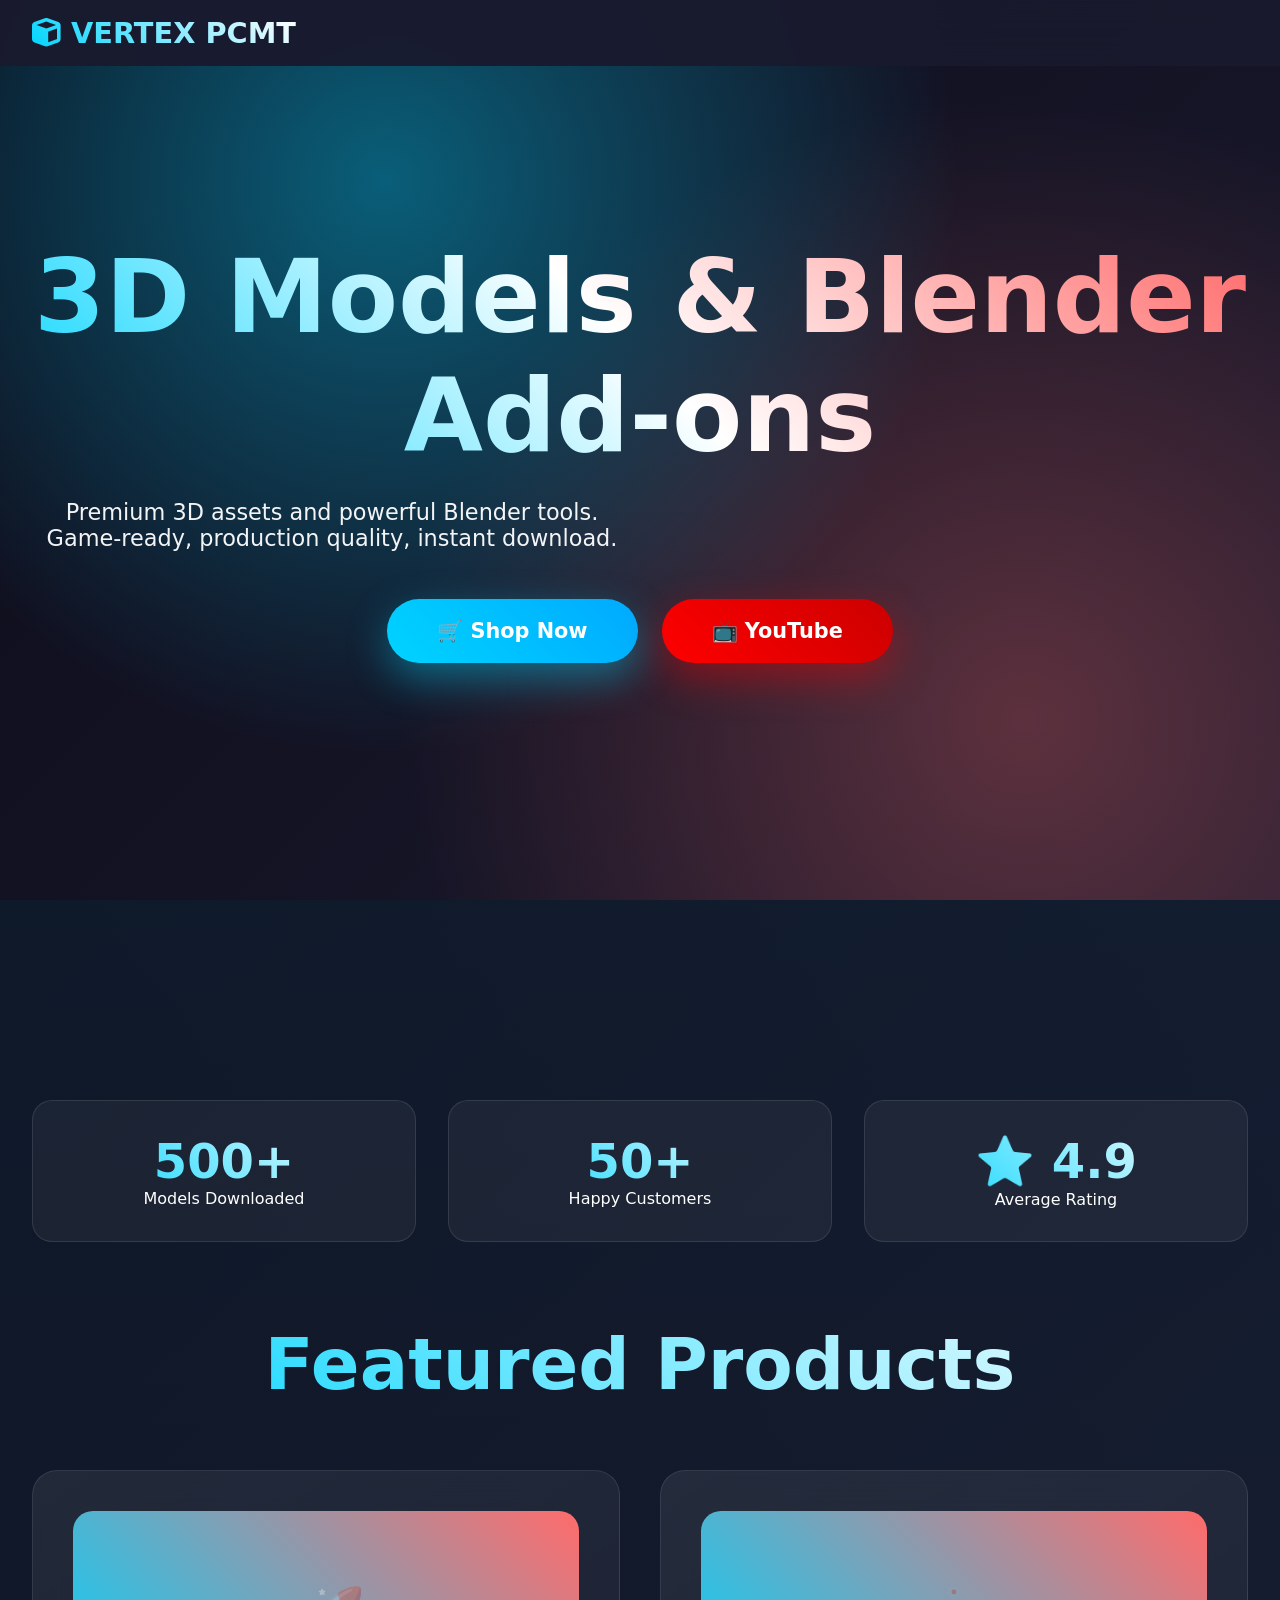
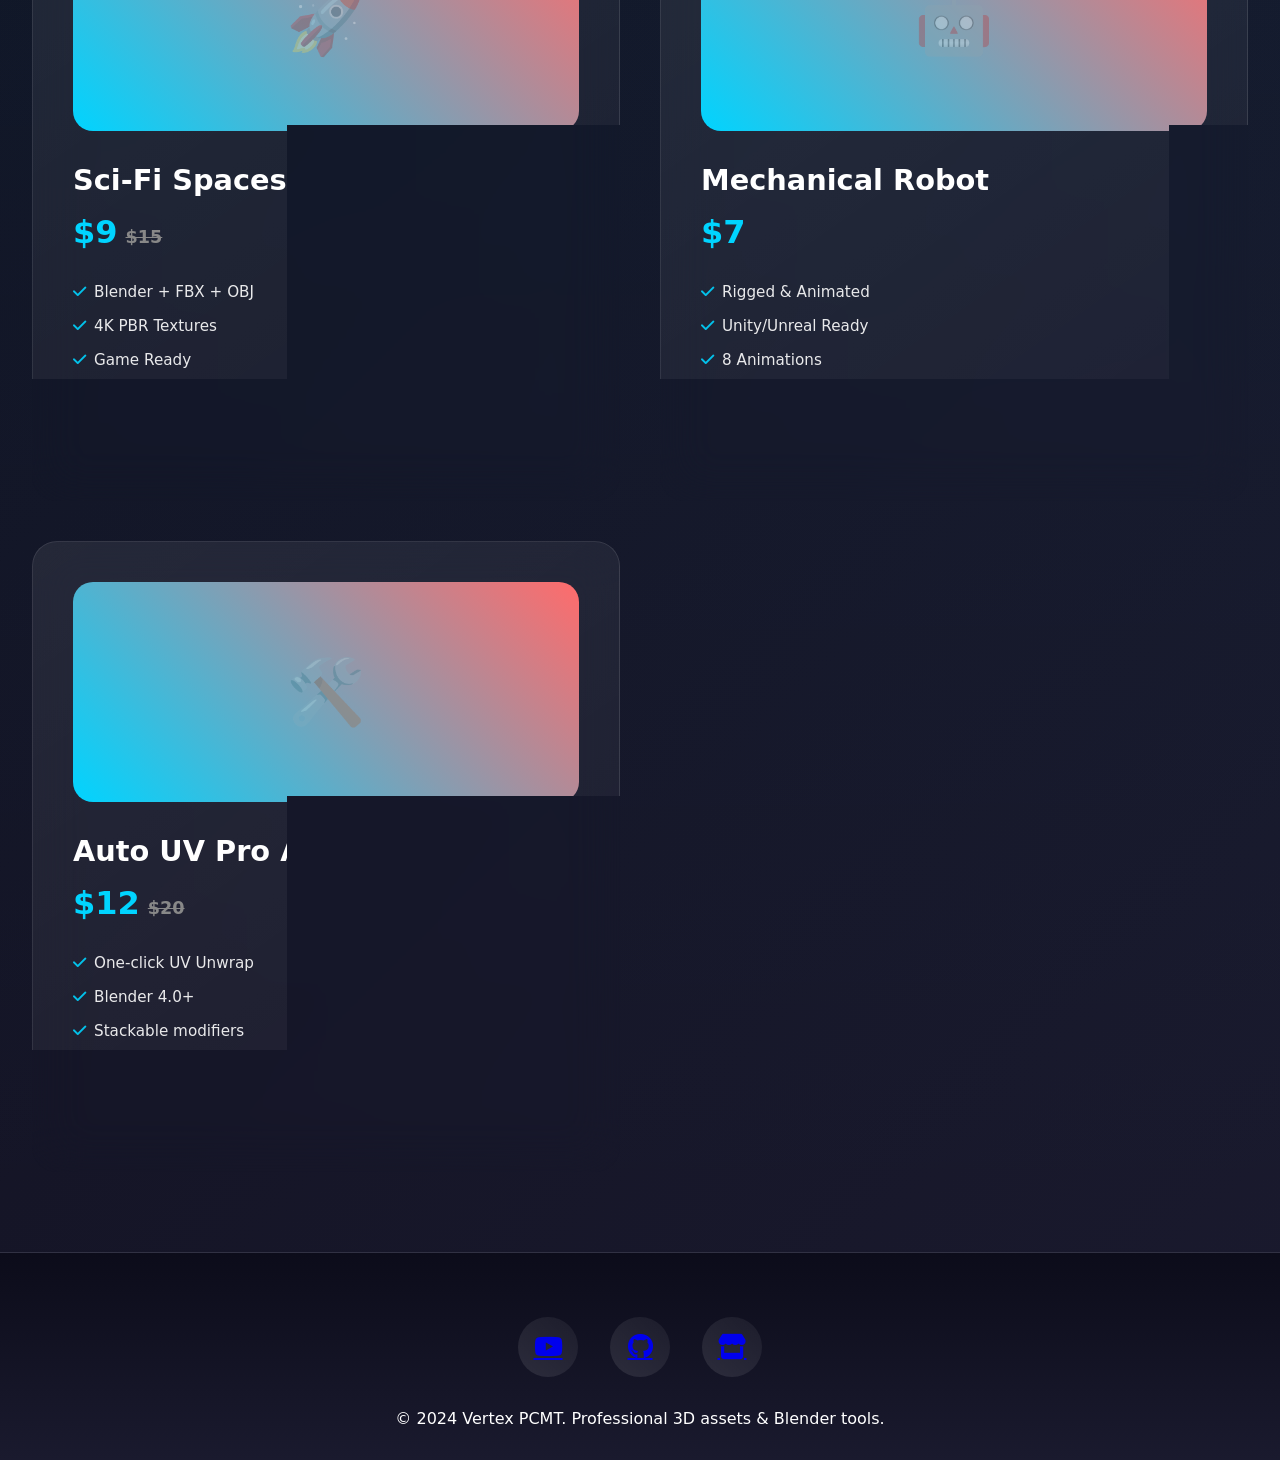
==== index.html @ c29088d1 "Update index.html" ====
<!DOCTYPE html>
<html lang="en">
<head>
    <meta charset="UTF-8">
    <meta name="viewport" content="width=device-width, initial-scale=1.0">
    <title>Vertex PCMT | 3D Models & Blender Add-ons Store</title>
    <link rel="stylesheet" href="https://cdnjs.cloudflare.com/ajax/libs/font-awesome/6.4.0/css/all.min.css">
    <style>
        *{margin:0;padding:0;box-sizing:border-box;}
        :root{--primary:#00d4ff;--secondary:#ff6b6b;--dark:#1a1a2e;--light:#16213e;}
        body{font-family:'Segoe UI',system-ui,sans-serif;background:linear-gradient(135deg,#0c0c1a 0%,#1a1a2e 100%);color:#fff;overflow-x:hidden;}
        
        /* Navigation */
        nav{position:fixed;top:0;width:100%;background:rgba(26,26,46,0.95);backdrop-filter:blur(20px);z-index:1000;padding:1rem 0;}
        .nav-container{max-width:1400px;margin:0 auto;padding:0 2rem;display:flex;justify-content:space-between;align-items:center;}
        .logo{font-size:1.8rem;font-weight:800;background:linear-gradient(45deg,var(--primary),#fff);-webkit-background-clip:text;-webkit-text-fill-color:transparent;}
        
        /* Hero */
        .hero{min-height:100vh;display:flex;align-items:center;justify-content:center;text-align:center;padding:0 2rem;background:radial-gradient(circle at 30% 20%,rgba(0,212,255,0.4),transparent 50%),radial-gradient(circle at 80% 80%,rgba(255,107,107,0.3),transparent 50%),linear-gradient(135deg,#0c0c1a 0%,#1a1a2e 100%);}
        .hero h1{font-size:clamp(3.5rem,8vw,7rem);font-weight:900;margin-bottom:1.5rem;background:linear-gradient(45deg,var(--primary),#fff,#ff6b6b);-webkit-background-clip:text;-webkit-text-fill-color:transparent;}
        .hero p{font-size:1.4rem;margin-bottom:3rem;opacity:0.95;max-width:600px;}
        
        /* Store */
        .store{padding:120px 0 80px;background:linear-gradient(180deg,rgba(0,212,255,0.05) 0%,transparent 100%);}
        .container{max-width:1400px;margin:0 auto;padding:0 2rem;}
        .section-title{font-size:clamp(2.5rem,6vw,4.5rem);text-align:center;margin-bottom:4rem;font-weight:800;background:linear-gradient(45deg,var(--primary),#fff);-webkit-background-clip:text;-webkit-text-fill-color:transparent;}
        
        /* Products Grid */
        .products-grid{display:grid;grid-template-columns:repeat(auto-fit,minmax(380px,1fr));gap:2.5rem;}
        .product-card{background:linear-gradient(145deg,rgba(255,255,255,0.08),rgba(255,255,255,0.03));backdrop-filter:blur(25px);border-radius:25px;padding:2.5rem;border:1px solid rgba(255,255,255,0.1);transition:all 0.5s;position:relative;overflow:hidden;}
        .product-card::before{content:'';position:absolute;top:0;left:-100%;width:100%;height:2px;background:linear-gradient(90deg,transparent,var(--primary),transparent);transition:left 0.6s;}
        .product-card:hover{transform:translateY(-20px) scale(1.03);border-color:var(--primary);box-shadow:0 40px 80px rgba(0,212,255,0.3);}
        .product-card:hover::before{left:100%;}
        .product-image{height:220px;background:linear-gradient(45deg,var(--primary),var(--secondary));border-radius:20px;margin-bottom:2rem;display:flex;align-items:center;justify-content:center;font-size:4rem;color:rgba(255,255,255,0.3);transition:all 0.4s;}
        .product-card:hover .product-image{transform:scale(1.1) rotate(5deg);}
        .product-card h3{font-size:1.8rem;margin-bottom:1rem;font-weight:700;}
        .product-card .price{font-size:2rem;font-weight:900;color:var(--primary);margin-bottom:1.5rem;}
        .product-card .original-price{text-decoration:line-through;color:#888;font-size:1.1rem;margin-left:0.5rem;}
        .gumroad-btn{display:block;width:100%;padding:18px;background:linear-gradient(45deg,#ff6b6b,#ff5252);color:#fff;text-decoration:none;text-align:center;font-size:1.2rem;font-weight:700;border-radius:15px;transition:all 0.4s;text-transform:uppercase;letter-spacing:1px;position:relative;overflow:hidden;}
        .gumroad-btn:hover{background:linear-gradient(45deg,#ff5252,#ff6b6b);transform:translateY(-3px);box-shadow:0 15px 35px rgba(255,107,107,0.5);}
        .product-features{list-style:none;margin:1.5rem 0;font-size:0.95rem;}
        .product-features li{padding:0.5rem 0;display:flex;align-items:center;gap:0.5rem;opacity:0.9;}
        .product-features li i{color:var(--primary);}
        
        /* Stats */
        .stats{display:grid;grid-template-columns:repeat(auto-fit,minmax(200px,1fr));gap:2rem;margin:5rem 0;text-align:center;}
        .stat-card{padding:2rem;background:rgba(255,255,255,0.05);border-radius:20px;border:1px solid rgba(255,255,255,0.1);}
        .stat-number{font-size:3rem;font-weight:900;background:linear-gradient(45deg,var(--primary),#fff);-webkit-background-clip:text;-webkit-text-fill-color:transparent;display:block;}
        
        /* Footer */
        footer{background:linear-gradient(180deg,#0c0c1a 0%,#1a1a2e 100%);padding:4rem 0 2rem;text-align:center;border-top:1px solid rgba(255,255,255,0.1);}
        .social-links{display:flex;justify-content:center;gap:2rem;margin-bottom:2rem;flex-wrap:wrap;}
        .social-links a{width:60px;height:60px;background:linear-gradient(45deg,rgba(255,255,255,0.1),rgba(255,255,255,0.05));border-radius:50%;display:flex;align-items:center;justify-content:center;font-size:1.6rem;transition:all 0.4s;}
        .social-links a:hover{background:var(--primary);transform:translateY(-8px) scale(1.15);box-shadow:0 15px 30px rgba(0,212,255,0.4);}
        
        @media(max-width:768px){.products-grid{grid-template-columns:1fr;gap:2rem;}.hero p{font-size:1.1rem;}}
    </style>
</head>
<body>
    <!-- Navigation -->
    <nav>
        <div class="nav-container">
            <div class="logo">
                <i class="fas fa-cube"></i> VERTEX PCMT
            </div>
        </div>
    </nav>

    <!-- Hero -->
    <section class="hero">
        <div>
            <h1>3D Models & Blender Add-ons</h1>
            <p>Premium 3D assets and powerful Blender tools. Game-ready, production quality, instant download.</p>
            <div style="display:flex;gap:1.5rem;justify-content:center;flex-wrap:wrap;margin-top:2rem;">
                <a href="#store" style="background:linear-gradient(45deg,var(--primary),#00aaff);padding:20px 50px;font-size:1.3rem;font-weight:700;border-radius:50px;color:#fff;text-decoration:none;box-shadow:0 15px 40px rgba(0,212,255,0.4);">🛒 Shop Now</a>
                <a href="https://www.youtube.com/@Vertex_PCMT" target="_blank" style="background:linear-gradient(45deg,#FF0000,#CC0000);padding:20px 50px;font-size:1.3rem;font-weight:700;border-radius:50px;color:#fff;text-decoration:none;box-shadow:0 15px 40px rgba(255,0,0,0.4);">📺 YouTube</a>
            </div>
        </div>
    </section>

    <!-- Gumroad Store -->
    <section id="store" class="store">
        <div class="container">
            <!-- Stats -->
            <div class="stats">
                <div class="stat-card">
                    <span class="stat-number">500+</span>
                    <p>Models Downloaded</p>
                </div>
                <div class="stat-card">
                    <span class="stat-number">50+</span>
                    <p>Happy Customers</p>
                </div>
                <div class="stat-card">
                    <span class="stat-number">⭐ 4.9</span>
                    <p>Average Rating</p>
                </div>
            </div>

            <h2 class="section-title">Featured Products</h2>
            <div class="products-grid">
                
                <!-- REPLACE these with YOUR Gumroad links! -->
                <div class="product-card">
                    <div class="product-image">🚀</div>
                    <h3>Sci-Fi Spaceship Pack</h3>
                    <div class="price">$9<span class="original-price">$15</span></div>
                    <ul class="product-features">
                        <li><i class="fas fa-check"></i> Blender + FBX + OBJ</li>
                        <li><i class="fas fa-check"></i> 4K PBR Textures</li>
                        <li><i class="fas fa-check"></i> Game Ready</li>
                    </ul>
                    <a href="https://340086410984.gumroad.com/l/njkcy?_gl=1*135xdm3*_ga*Mjg3MDYyMjA1LjE3NzUyMDgwNjk.*_ga_6LJN6D94N6*czE3NzU3MTc1NjMkbzUkZzEkdDE3NzU3MTc4NDEkajI5JGwwJGgw" class="gumroad-btn" target="_blank">
                        <i class="fas fa-shopping-cart"></i> Buy Now - $9
                    </a>
                </div>

                <div class="product-card">
                    <div class="product-image">🤖</div>
                    <h3>Mechanical Robot</h3>
                    <div class="price">$7</div>
                    <ul class="product-features">
                        <li><i class="fas fa-check"></i> Rigged & Animated</li>
                        <li><i class="fas fa-check"></i> Unity/Unreal Ready</li>
                        <li><i class="fas fa-check"></i> 8 Animations</li>
                    </ul>
                    <a href="https://340086410984.gumroad.com/l/njkcy?_gl=1*135xdm3*_ga*Mjg3MDYyMjA1LjE3NzUyMDgwNjk.*_ga_6LJN6D94N6*czE3NzU3MTc1NjMkbzUkZzEkdDE3NzU3MTc4NDEkajI5JGwwJGgw" class="gumroad-btn" target="_blank">
                        <i class="fas fa-shopping-cart"></i> Buy Now - $7
                    </a>
                </div>

                <div class="product-card">
                    <div class="product-image">🛠️</div>
                    <h3>Auto UV Pro Add-on</h3>
                    <div class="price">$12<span class="original-price">$20</span></div>
                    <ul class="product-features">
                        <li><i class="fas fa-check"></i> One-click UV Unwrap</li>
                        <li><i class="fas fa-check"></i> Blender 4.0+</li>
                        <li><i class="fas fa-check"></i> Stackable modifiers</li>
                    </ul>
                    <a href="https://340086410984.gumroad.com/l/njkcy?_gl=1*135xdm3*_ga*Mjg3MDYyMjA1LjE3NzUyMDgwNjk.*_ga_6LJN6D94N6*czE3NzU3MTc1NjMkbzUkZzEkdDE3NzU3MTc4NDEkajI5JGwwJGgw" class="gumroad-btn" target="_blank">
                        <i class="fas fa-shopping-cart"></i> Buy Now - $12
                    </a>
                </div>

            </div>
        </div>
    </section>

    <!-- Footer -->
    <footer>
        <div class="container">
            <div class="social-links">
                <a href="https://www.youtube.com/@Vertex_PCMT" target="_blank"><i class="fab fa-youtube"></i></a>
                <a href="https://github.com/vertexpcmt" target="_blank"><i class="fab fa-github"></i></a>
                <a href="https://vertexpcmt.gumroad.com/" target="_blank"><i class="fas fa-store"></i></a>
            </div>
            <p>&copy; 2024 Vertex PCMT. Professional 3D assets & Blender tools.</p>
        </div>
    </footer>
</body>
</html>
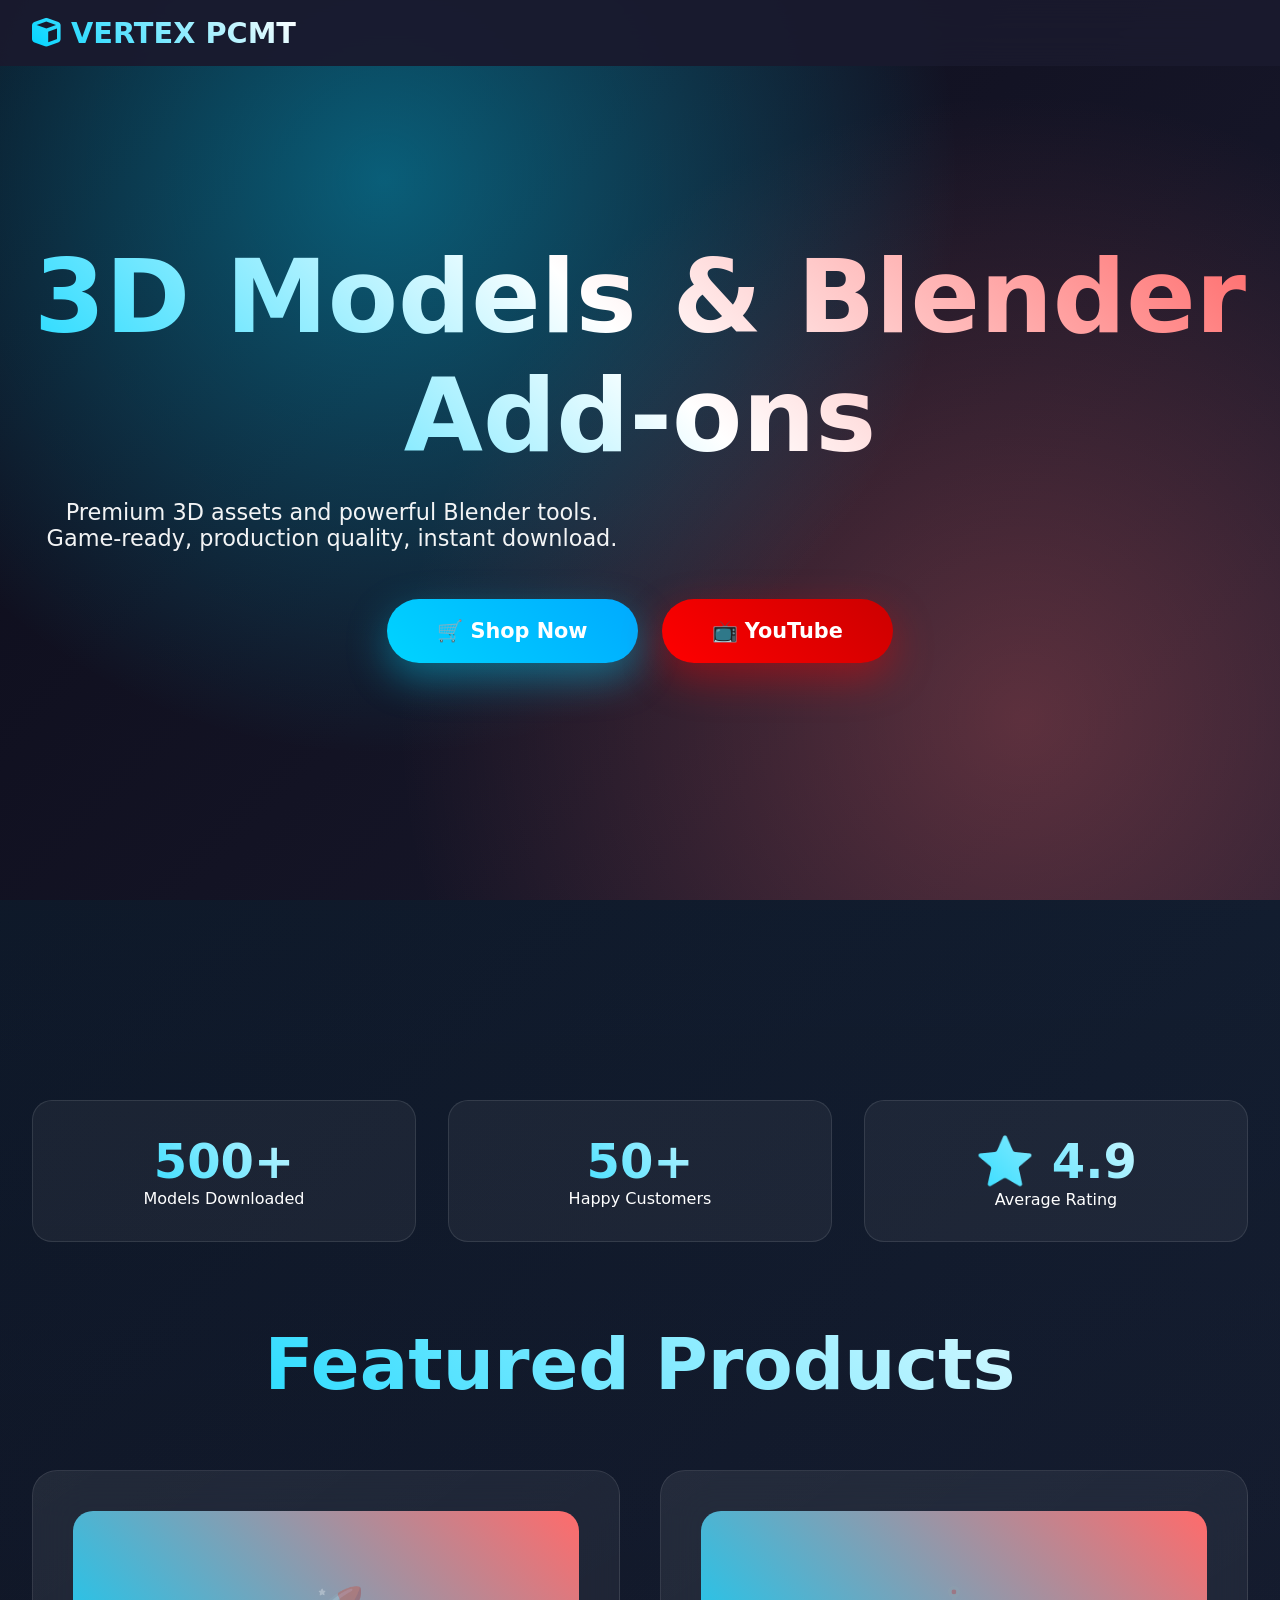
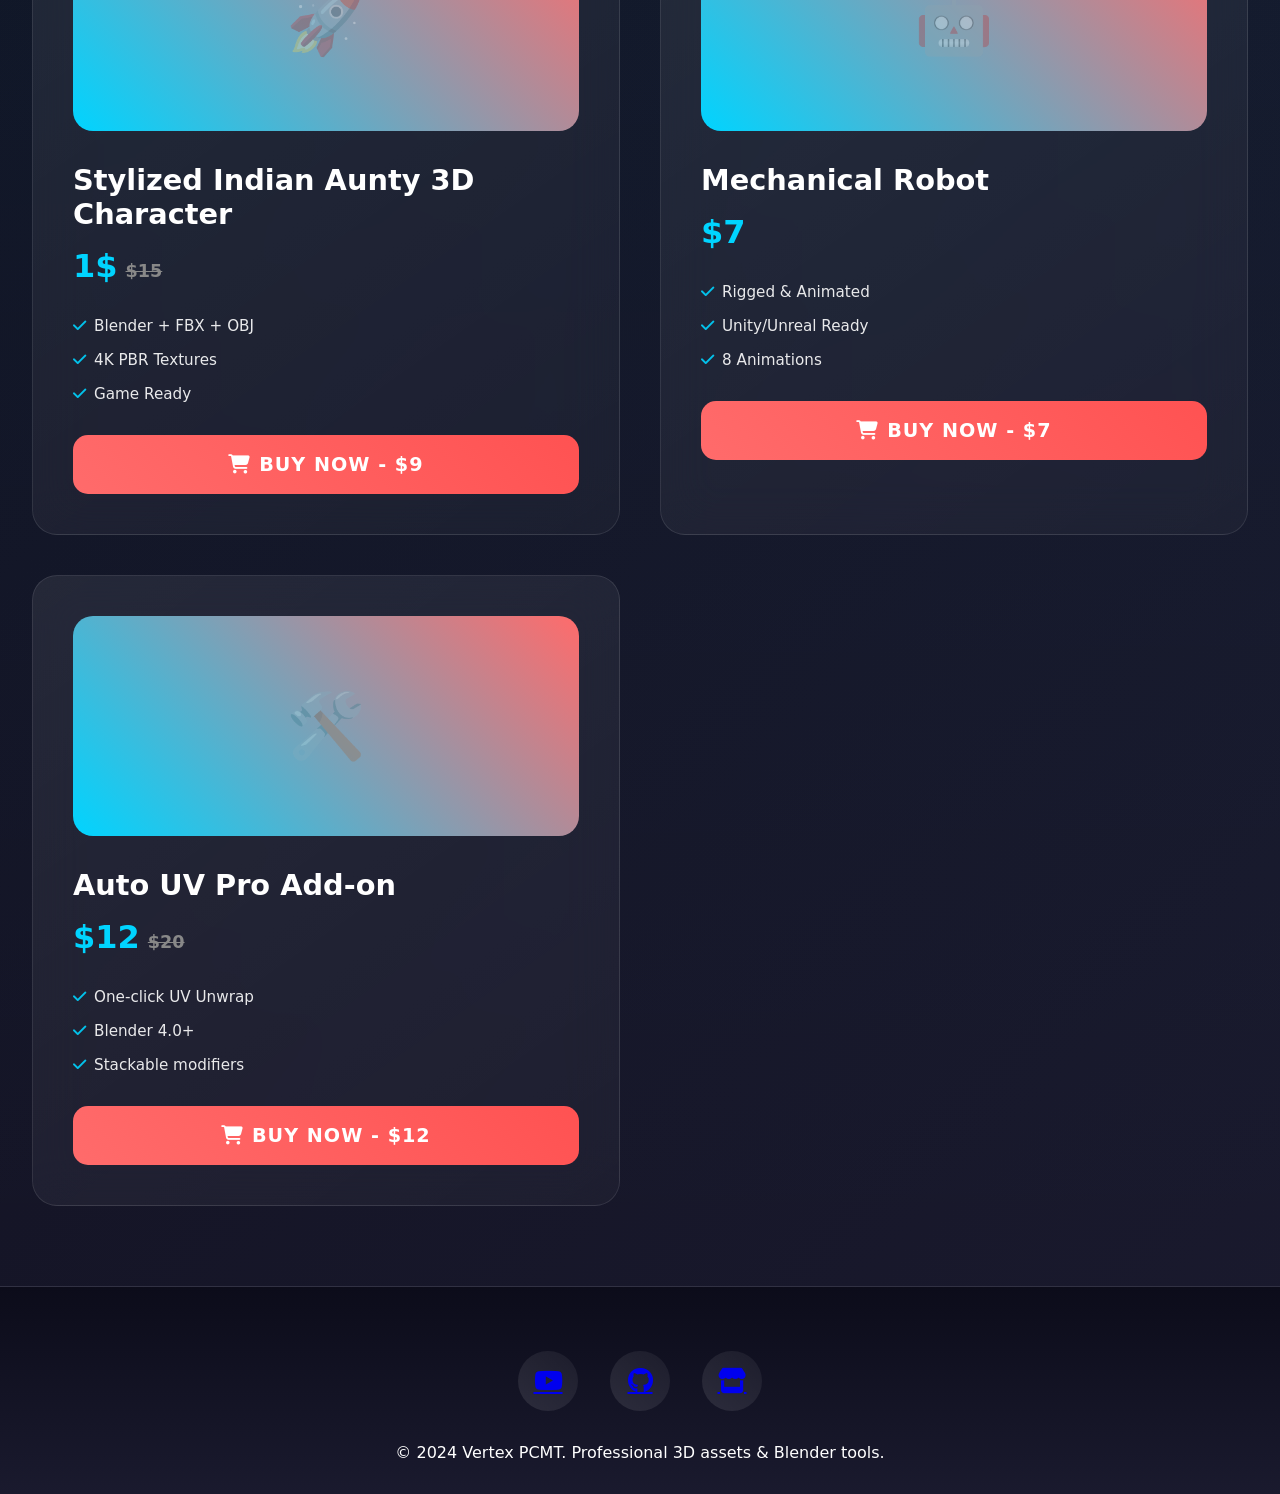
==== commit 2fb05866: "Update index.html" ====
--- a/index.html
+++ b/index.html
@@ -103,14 +103,14 @@
                 <!-- REPLACE these with YOUR Gumroad links! -->
                 <div class="product-card">
                     <div class="product-image">🚀</div>
-                    <h3>Sci-Fi Spaceship Pack</h3>
-                    <div class="price">$9<span class="original-price">$15</span></div>
+                    <h3>Stylized Indian Aunty 3D Character</h3>
+                    <div class="price">1$<span class="original-price">$15</span></div>
                     <ul class="product-features">
                         <li><i class="fas fa-check"></i> Blender + FBX + OBJ</li>
                         <li><i class="fas fa-check"></i> 4K PBR Textures</li>
                         <li><i class="fas fa-check"></i> Game Ready</li>
                     </ul>
-                    <a href="https://340086410984.gumroad.com/l/njkcy?_gl=1*135xdm3*_ga*Mjg3MDYyMjA1LjE3NzUyMDgwNjk.*_ga_6LJN6D94N6*czE3NzU3MTc1NjMkbzUkZzEkdDE3NzU3MTc4NDEkajI5JGwwJGgw" class="gumroad-btn" target="_blank">
+                    <a href="https://340086410984.gumroad.com/l/njkcy" class="gumroad-btn" target="_blank">
                         <i class="fas fa-shopping-cart"></i> Buy Now - $9
                     </a>
                 </div>
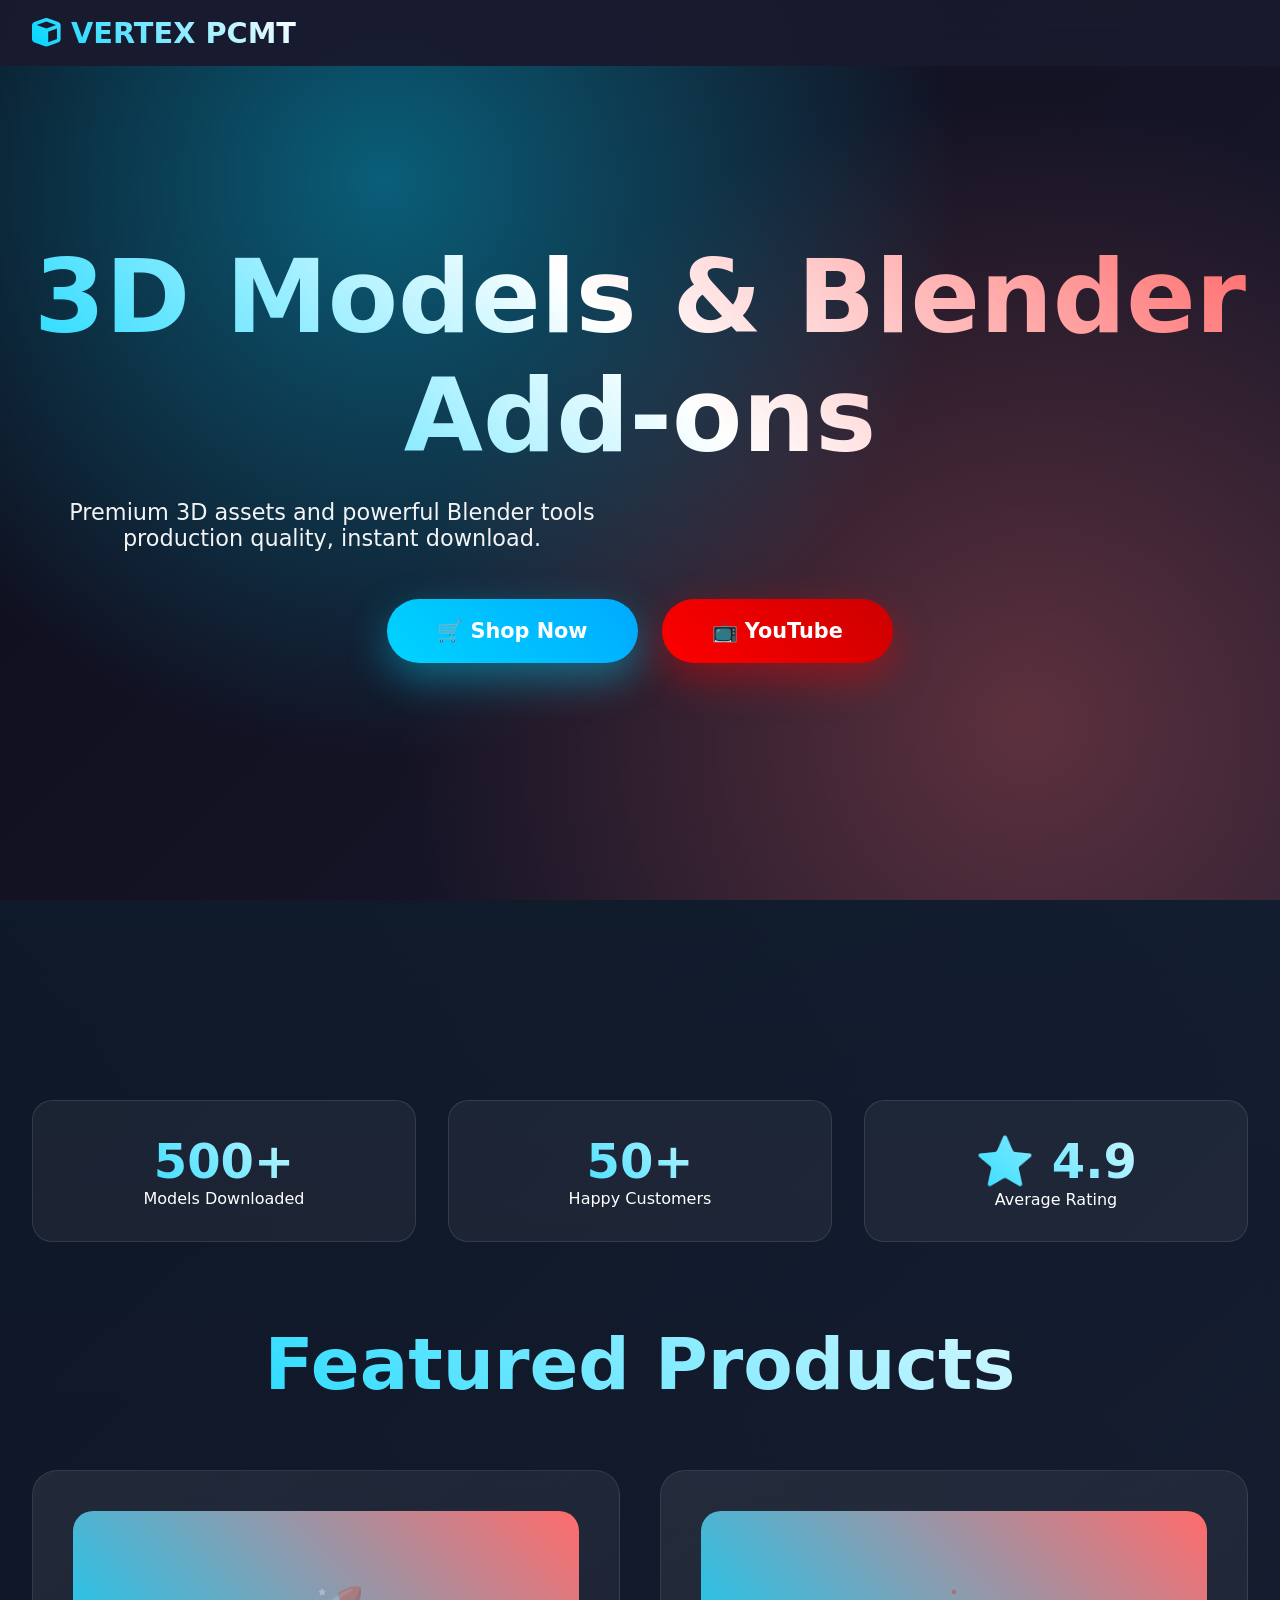
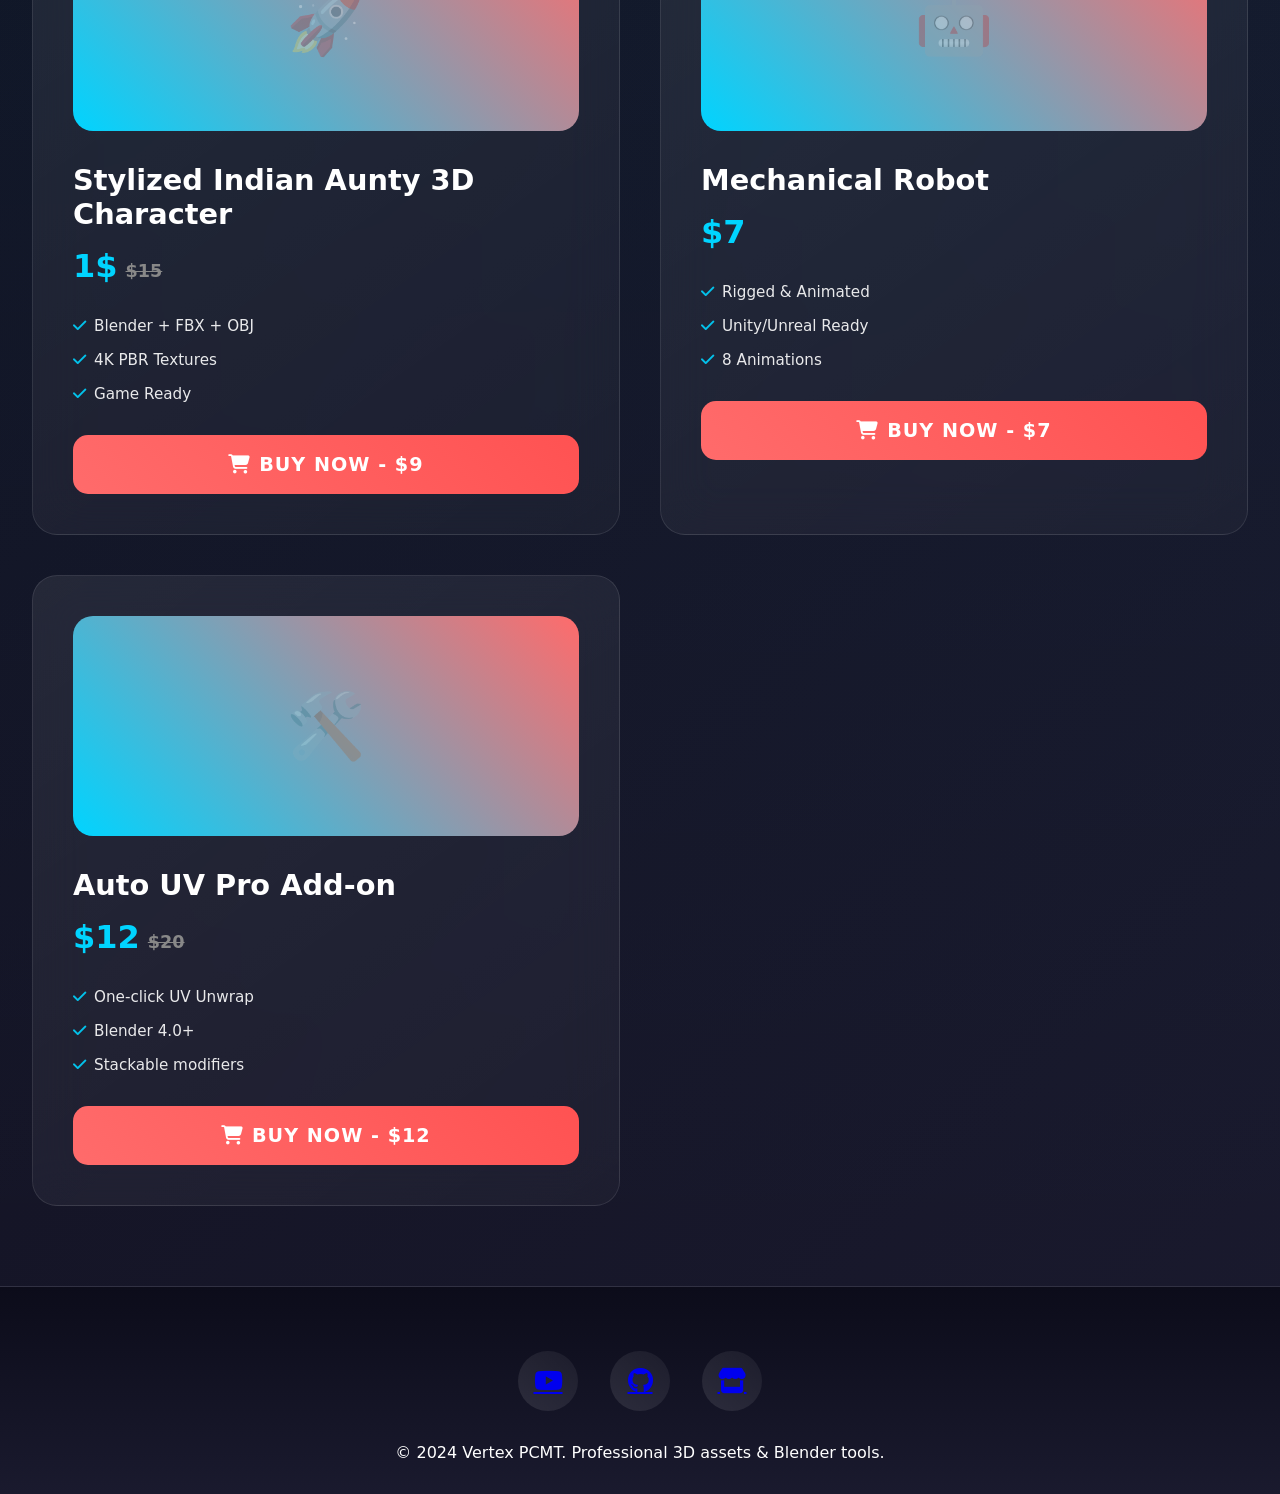
==== commit f4d04369: "Update index.html" ====
--- a/index.html
+++ b/index.html
@@ -70,7 +70,8 @@
     <section class="hero">
         <div>
             <h1>3D Models & Blender Add-ons</h1>
-            <p>Premium 3D assets and powerful Blender tools. Game-ready, production quality, instant download.</p>
+            <p>Premium 3D assets and powerful Blender tools<br>
+                production quality, instant download.</p>
             <div style="display:flex;gap:1.5rem;justify-content:center;flex-wrap:wrap;margin-top:2rem;">
                 <a href="#store" style="background:linear-gradient(45deg,var(--primary),#00aaff);padding:20px 50px;font-size:1.3rem;font-weight:700;border-radius:50px;color:#fff;text-decoration:none;box-shadow:0 15px 40px rgba(0,212,255,0.4);">🛒 Shop Now</a>
                 <a href="https://www.youtube.com/@Vertex_PCMT" target="_blank" style="background:linear-gradient(45deg,#FF0000,#CC0000);padding:20px 50px;font-size:1.3rem;font-weight:700;border-radius:50px;color:#fff;text-decoration:none;box-shadow:0 15px 40px rgba(255,0,0,0.4);">📺 YouTube</a>
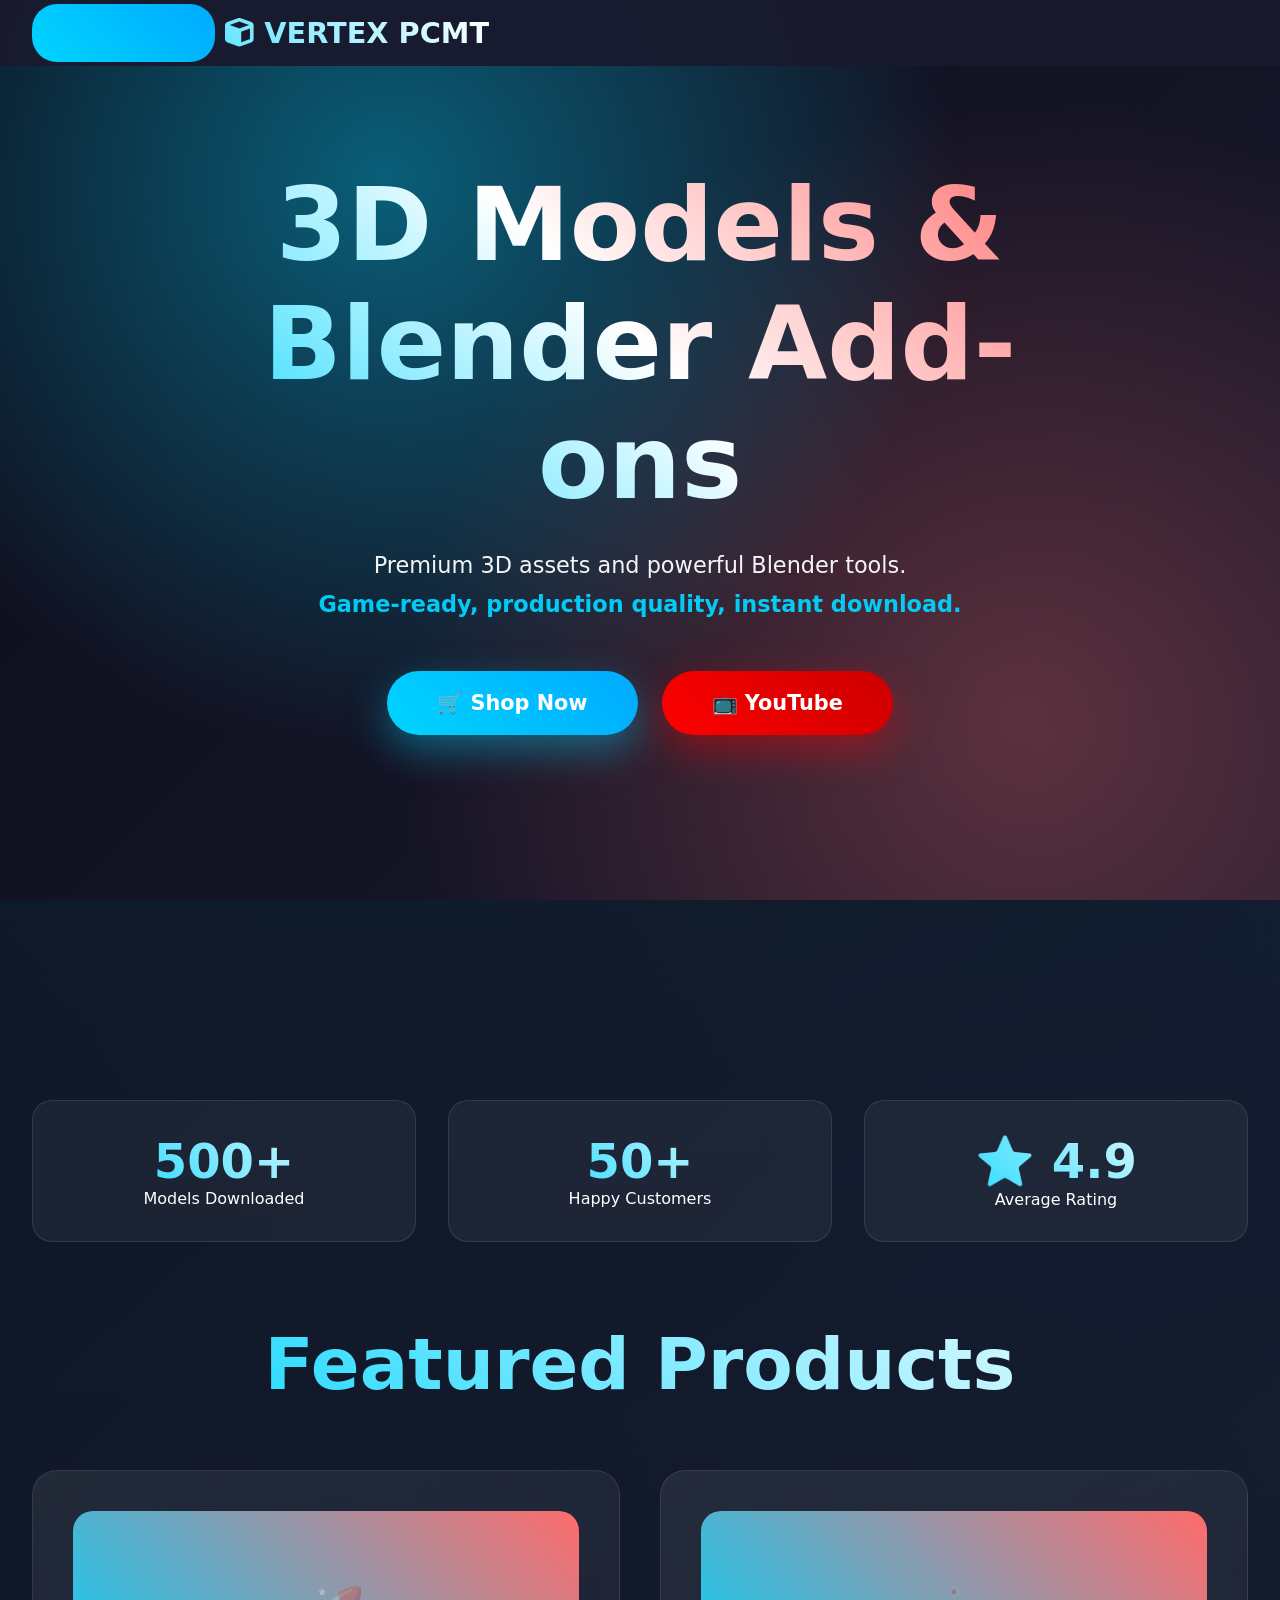
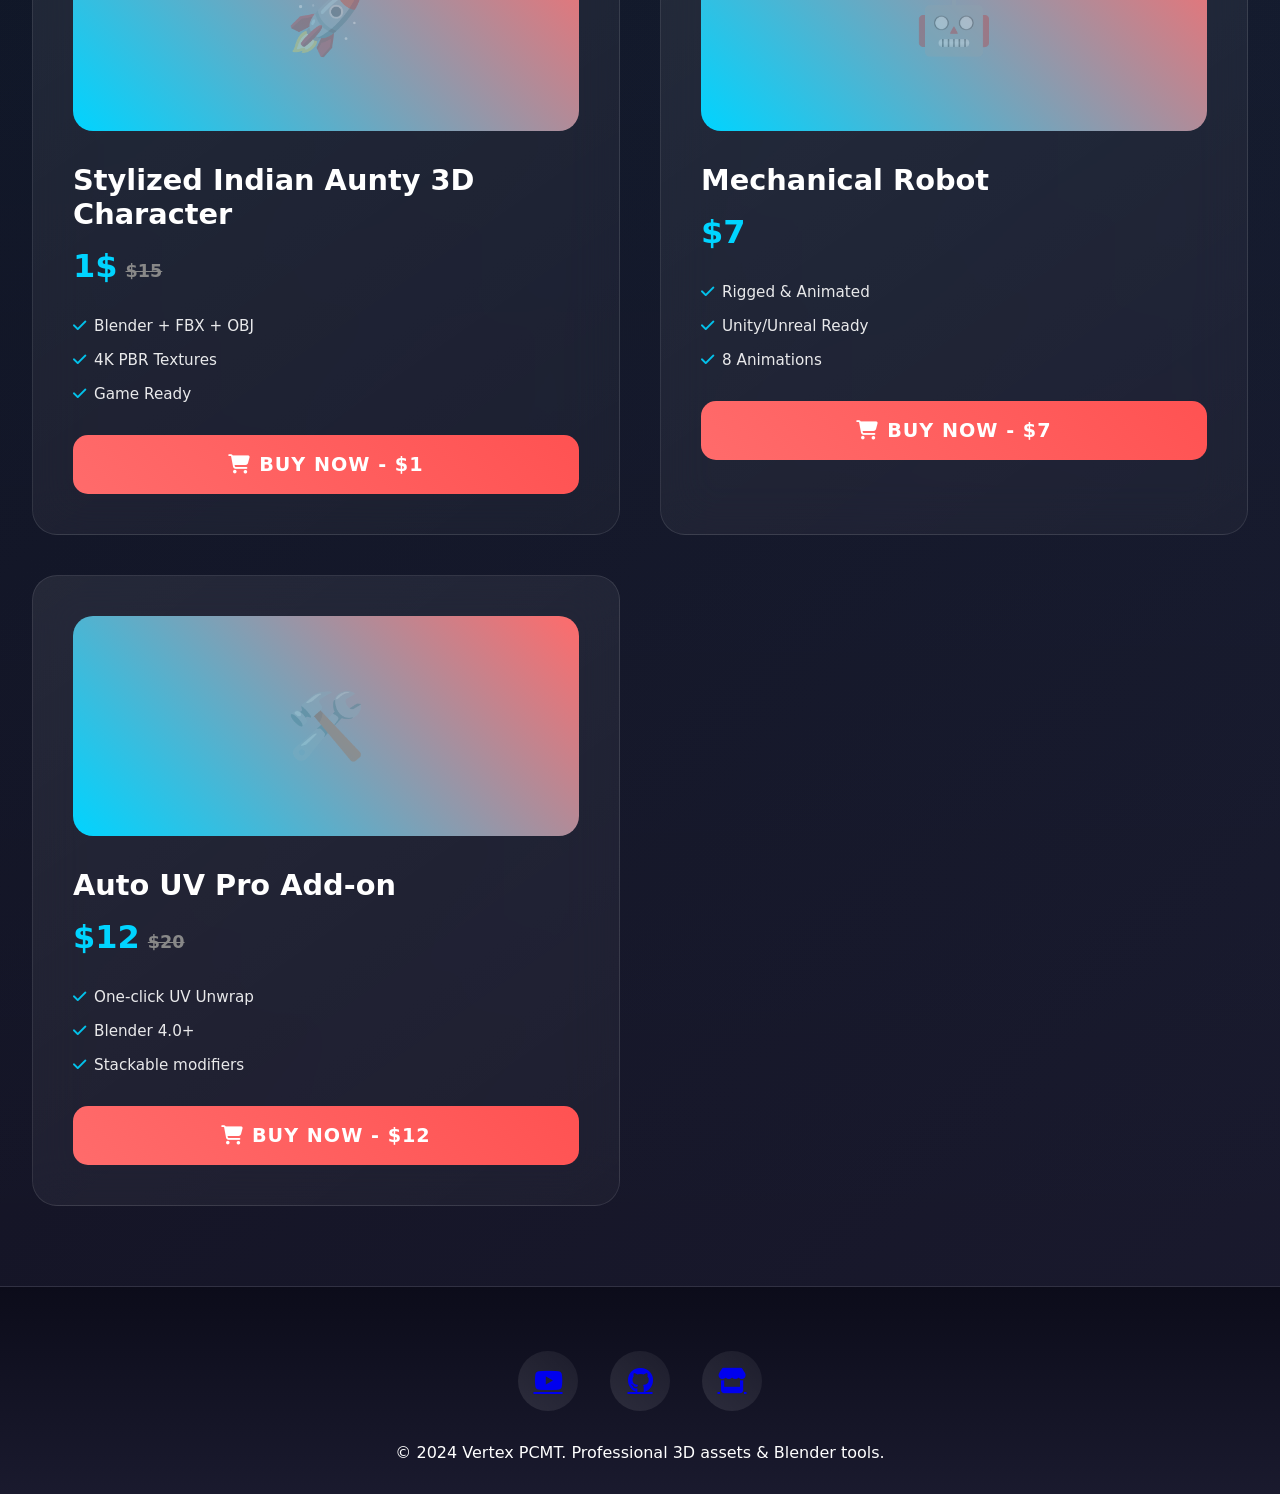
==== commit bfd6c27a: "Update index.html" ====
--- a/index.html
+++ b/index.html
@@ -14,7 +14,6 @@
         nav{position:fixed;top:0;width:100%;background:rgba(26,26,46,0.95);backdrop-filter:blur(20px);z-index:1000;padding:1rem 0;}
         .nav-container{max-width:1400px;margin:0 auto;padding:0 2rem;display:flex;justify-content:space-between;align-items:center;}
         .logo{font-size:1.8rem;font-weight:800;background:linear-gradient(45deg,var(--primary),#fff);-webkit-background-clip:text;-webkit-text-fill-color:transparent;}
-        
         /* Hero */
         .hero{min-height:100vh;display:flex;align-items:center;justify-content:center;text-align:center;padding:0 2rem;background:radial-gradient(circle at 30% 20%,rgba(0,212,255,0.4),transparent 50%),radial-gradient(circle at 80% 80%,rgba(255,107,107,0.3),transparent 50%),linear-gradient(135deg,#0c0c1a 0%,#1a1a2e 100%);}
         .hero h1{font-size:clamp(3.5rem,8vw,7rem);font-weight:900;margin-bottom:1.5rem;background:linear-gradient(45deg,var(--primary),#fff,#ff6b6b);-webkit-background-clip:text;-webkit-text-fill-color:transparent;}
@@ -61,23 +60,26 @@
     <nav>
         <div class="nav-container">
             <div class="logo">
+                <a href="login.html" style="background:linear-gradient(45deg,#00d4ff,#00aaff);color:#fff;padding:12px 24px;border-radius:25px;font-weight:600;text-decoration:none;">🔐 Login</a>
                 <i class="fas fa-cube"></i> VERTEX PCMT
             </div>
         </div>
     </nav>
 
     <!-- Hero -->
-    <section class="hero">
-        <div>
-            <h1>3D Models & Blender Add-ons</h1>
-            <p>Premium 3D assets and powerful Blender tools<br>
-                production quality, instant download.</p>
-            <div style="display:flex;gap:1.5rem;justify-content:center;flex-wrap:wrap;margin-top:2rem;">
-                <a href="#store" style="background:linear-gradient(45deg,var(--primary),#00aaff);padding:20px 50px;font-size:1.3rem;font-weight:700;border-radius:50px;color:#fff;text-decoration:none;box-shadow:0 15px 40px rgba(0,212,255,0.4);">🛒 Shop Now</a>
-                <a href="https://www.youtube.com/@Vertex_PCMT" target="_blank" style="background:linear-gradient(45deg,#FF0000,#CC0000);padding:20px 50px;font-size:1.3rem;font-weight:700;border-radius:50px;color:#fff;text-decoration:none;box-shadow:0 15px 40px rgba(255,0,0,0.4);">📺 YouTube</a>
-            </div>
+  <section class="hero">
+    <div style="max-width:900px;">
+        <h1>3D Models & Blender Add-ons</h1>
+        <p style="font-size:1.4rem;margin:0 auto 3rem auto;opacity:0.95;max-width:700px;text-align:center;line-height:1.7;padding:0 1rem;">
+            Premium 3D assets and powerful Blender tools. 
+            <br><strong style="color:var(--primary);">Game-ready, production quality, instant download.</strong>
+        </p>
+        <div style="display:flex;gap:1.5rem;justify-content:center;flex-wrap:wrap;margin-top:2rem;">
+            <a href="#store" style="background:linear-gradient(45deg,var(--primary),#00aaff);padding:20px 50px;font-size:1.3rem;font-weight:700;border-radius:50px;color:#fff;text-decoration:none;box-shadow:0 15px 40px rgba(0,212,255,0.4);transition:all 0.3s;">🛒 Shop Now</a>
+            <a href="https://www.youtube.com/@Vertex_PCMT" target="_blank" style="background:linear-gradient(45deg,#FF0000,#CC0000);padding:20px 50px;font-size:1.3rem;font-weight:700;border-radius:50px;color:#fff;text-decoration:none;box-shadow:0 15px 40px rgba(255,0,0,0.4);transition:all 0.3s;">📺 YouTube</a>
         </div>
-    </section>
+    </div>
+</section>
 
     <!-- Gumroad Store -->
     <section id="store" class="store">
@@ -112,7 +114,7 @@
                         <li><i class="fas fa-check"></i> Game Ready</li>
                     </ul>
                     <a href="https://340086410984.gumroad.com/l/njkcy" class="gumroad-btn" target="_blank">
-                        <i class="fas fa-shopping-cart"></i> Buy Now - $9
+                        <i class="fas fa-shopping-cart"></i> Buy Now - $1
                     </a>
                 </div>
 
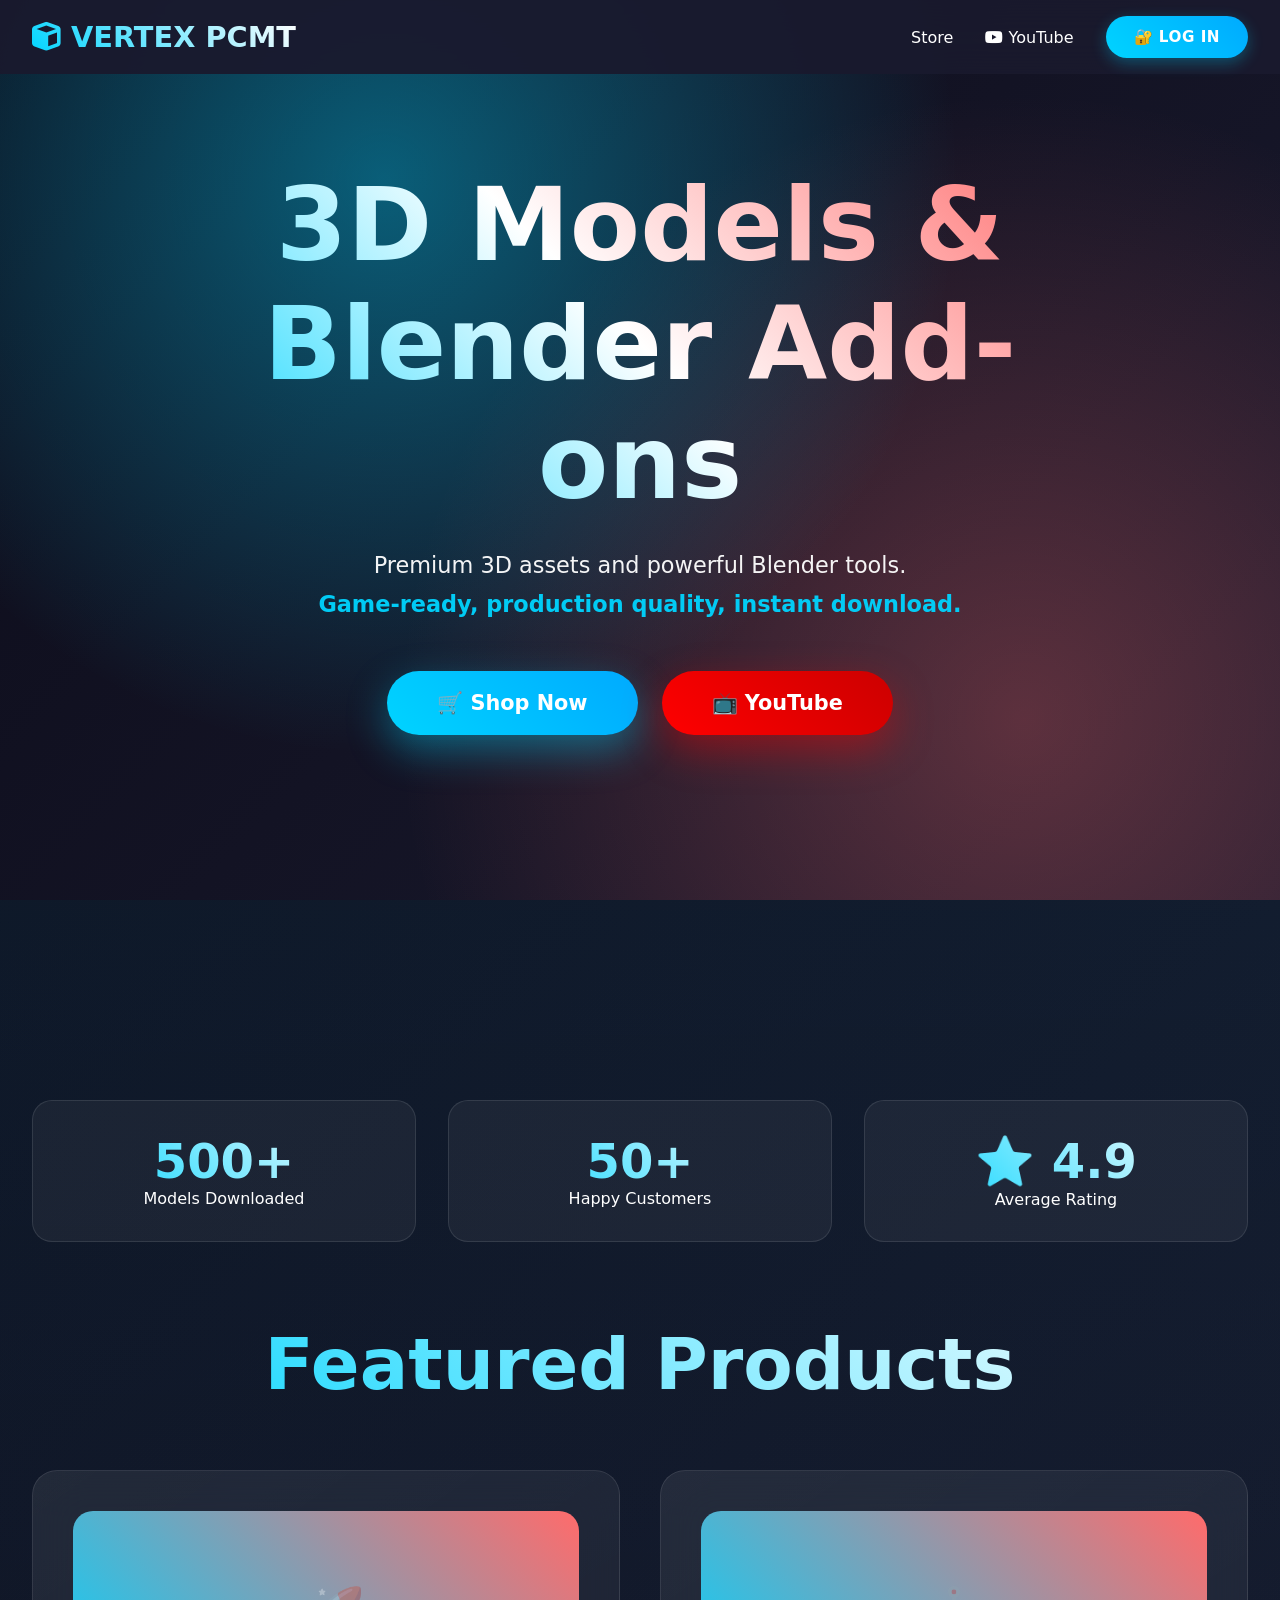
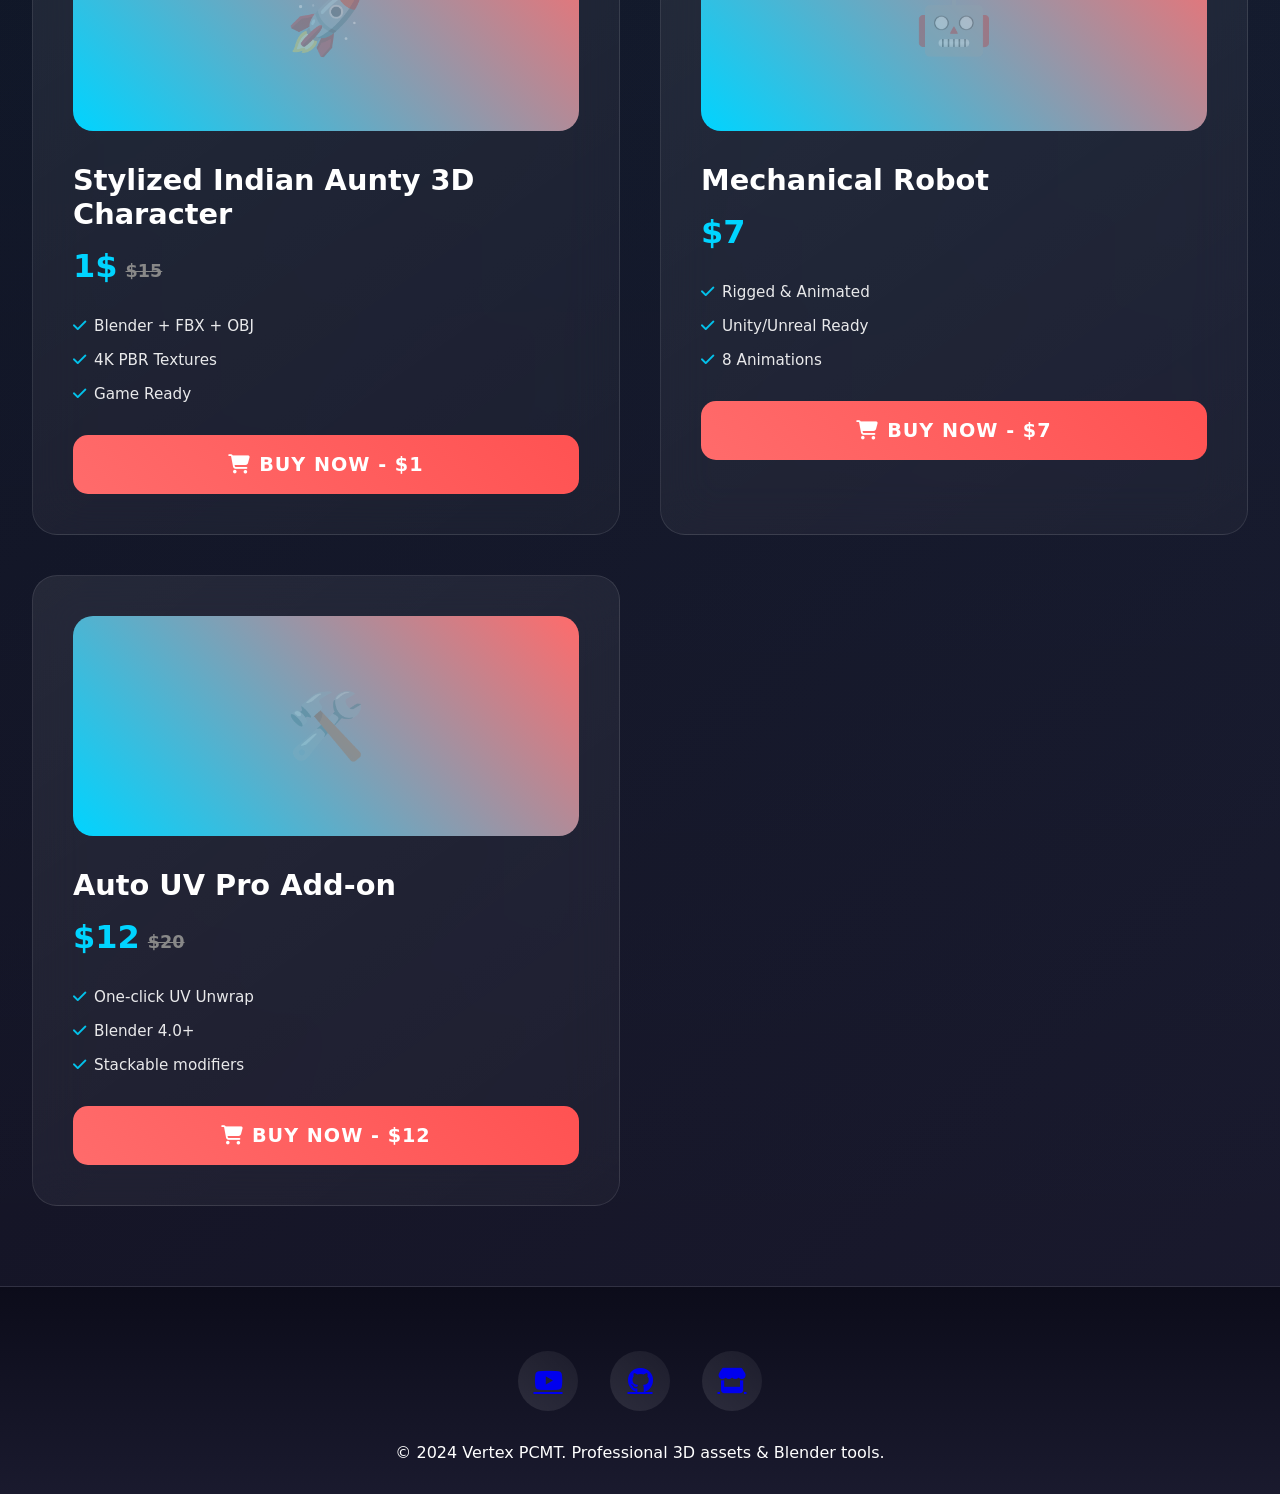
==== commit 6844e605: "Update index.html" ====
--- a/index.html
+++ b/index.html
@@ -57,14 +57,35 @@
 </head>
 <body>
     <!-- Navigation -->
-    <nav>
-        <div class="nav-container">
-            <div class="logo">
-                <a href="login.html" style="background:linear-gradient(45deg,#00d4ff,#00aaff);color:#fff;padding:12px 24px;border-radius:25px;font-weight:600;text-decoration:none;">🔐 Login</a>
-                <i class="fas fa-cube"></i> VERTEX PCMT
-            </div>
+   <!-- Navigation -->
+<nav>
+    <div class="nav-container">
+        <div class="logo">
+            <i class="fas fa-cube"></i> VERTEX PCMT
         </div>
-    </nav>
+        <div style="display:flex;align-items:center;gap:2rem;">
+            <a href="#store" style="color:#fff;text-decoration:none;font-weight:500;transition:all 0.3s;">Store</a>
+            <a href="https://www.youtube.com/@Vertex_PCMT" target="_blank" style="color:#fff;text-decoration:none;font-weight:500;transition:all 0.3s;">
+                <i class="fab fa-youtube"></i> YouTube
+            </a>
+            <a href="login.html" class="login-btn" style="
+                background:linear-gradient(45deg,#00d4ff,#00aaff); 
+                color:#fff; 
+                padding:12px 28px; 
+                border-radius:25px; 
+                font-weight:700; 
+                text-decoration:none; 
+                transition:all 0.3s; 
+                box-shadow:0 5px 15px rgba(0,212,255,0.3);
+                text-transform:uppercase;
+                letter-spacing:0.5px;
+                font-size:0.95rem;
+            ">
+                🔐 Log in
+            </a>
+        </div>
+    </div>
+</nav>
 
     <!-- Hero -->
   <section class="hero">
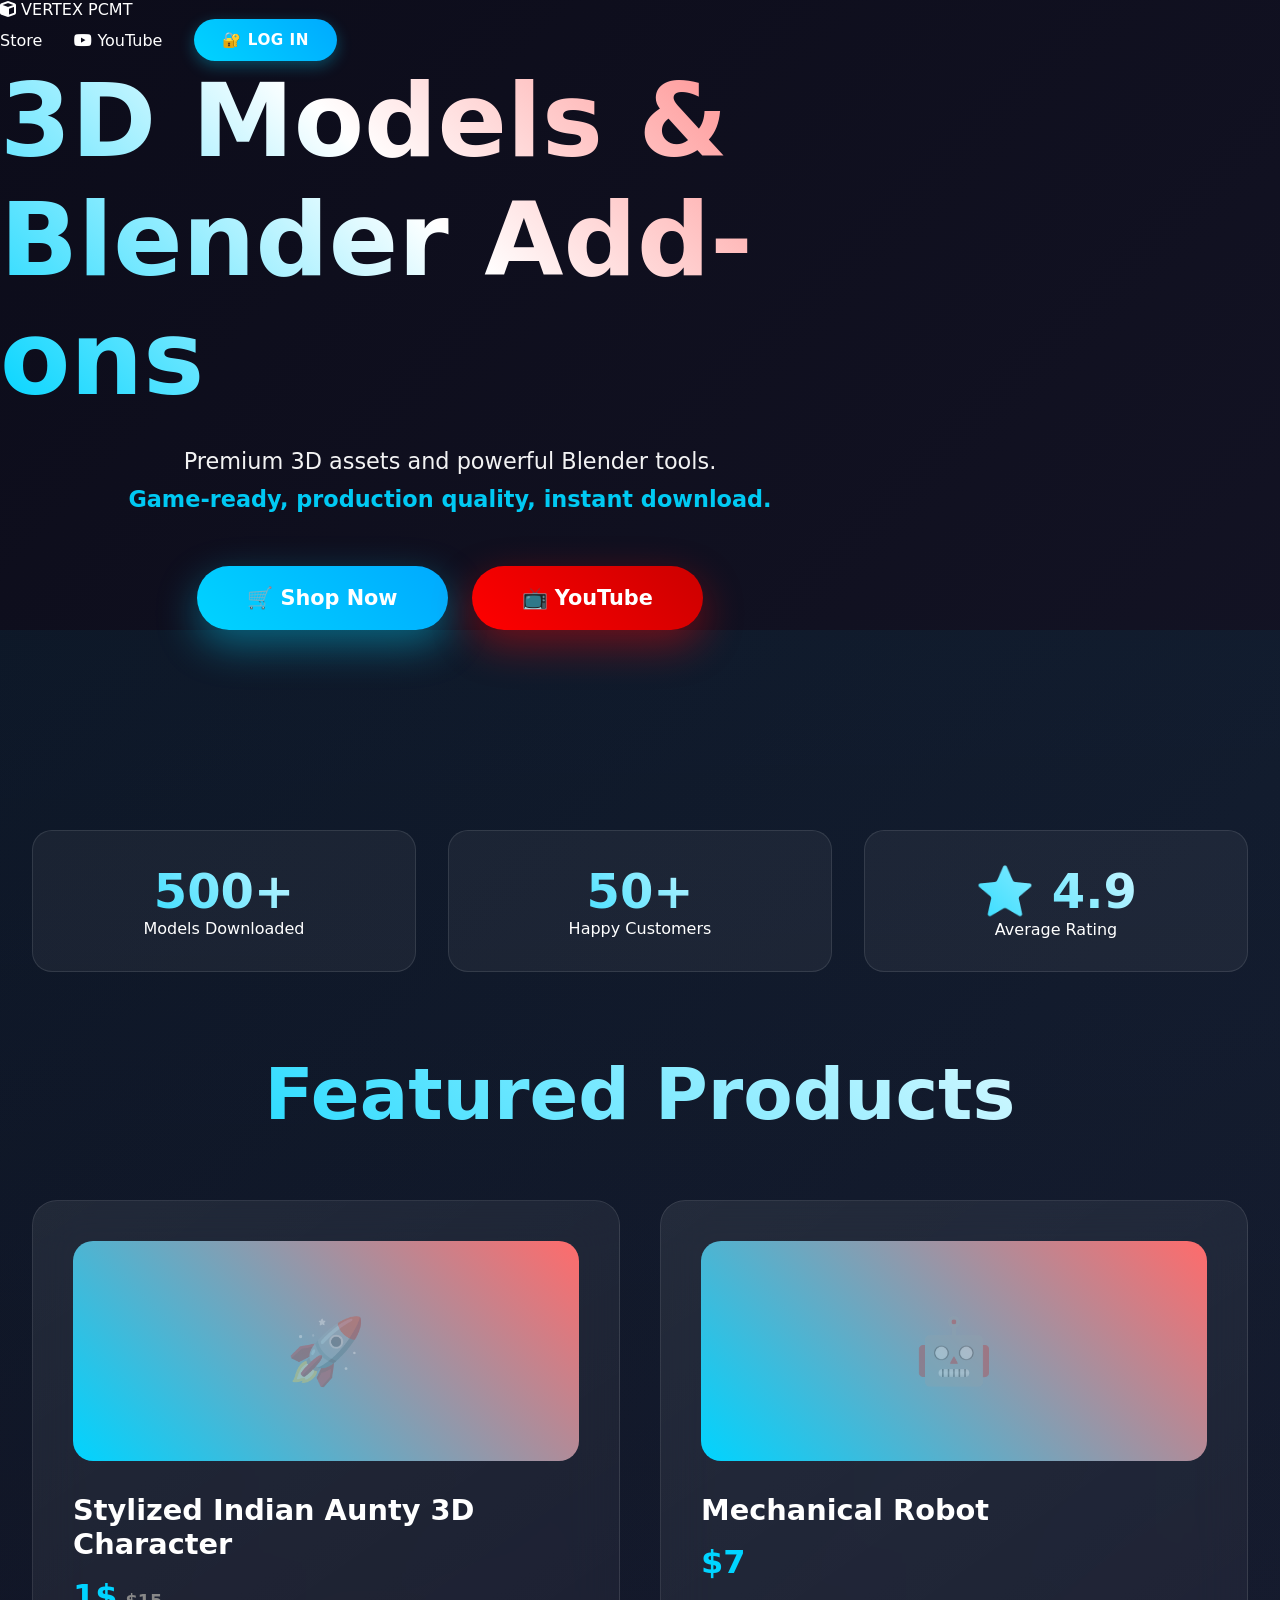
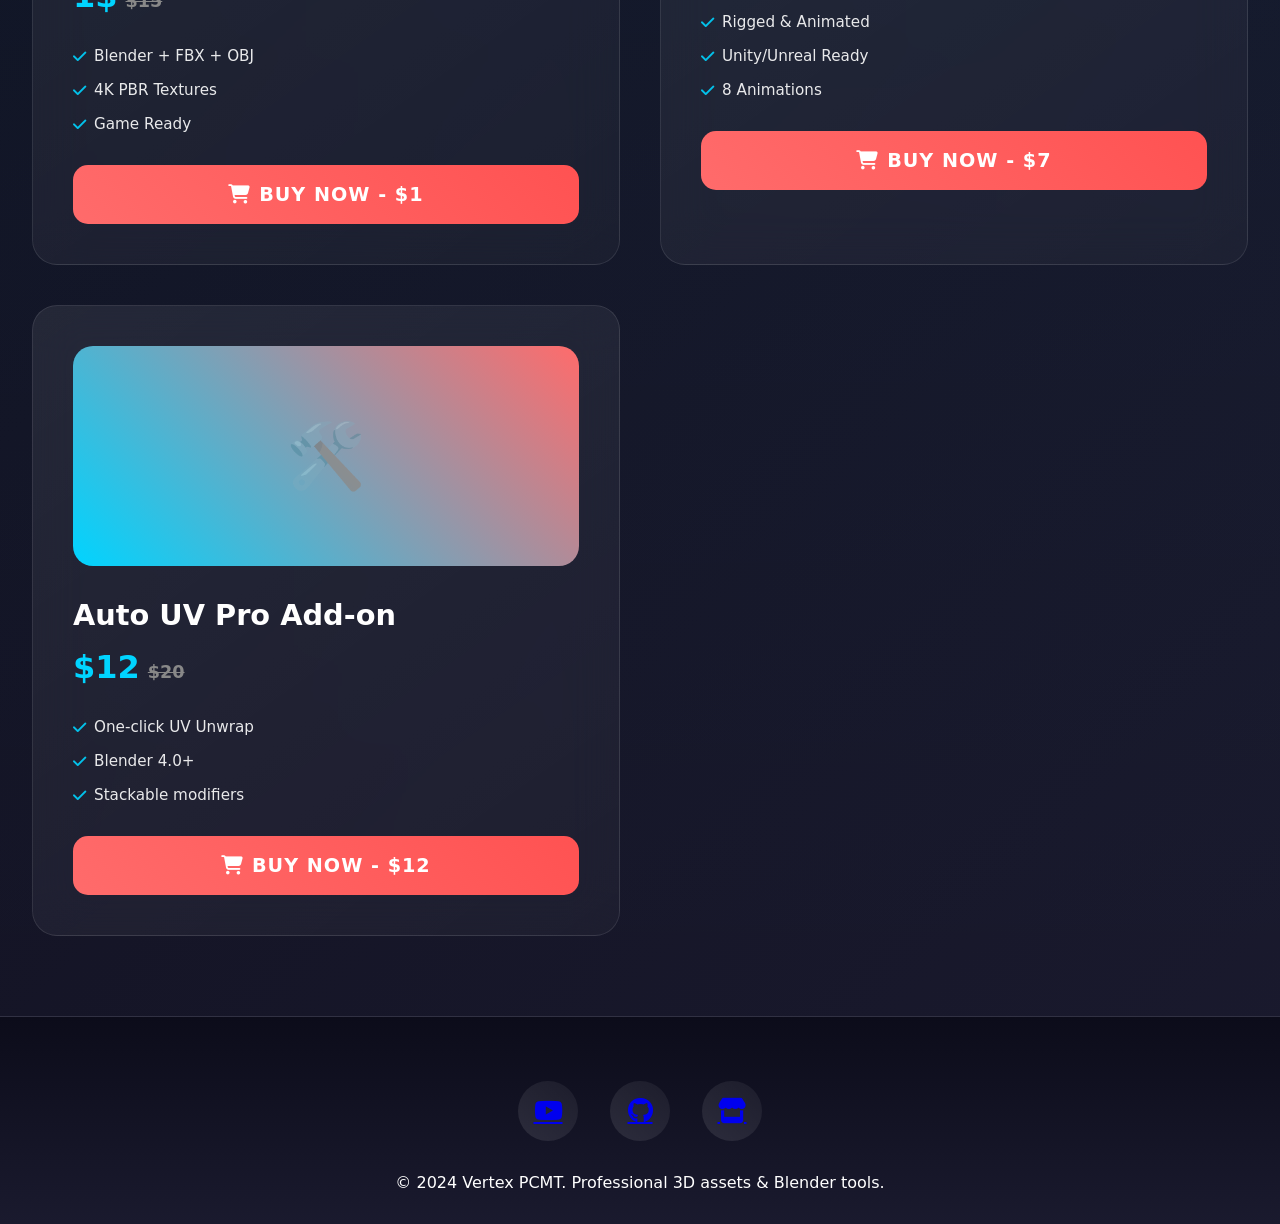
==== commit c00ab2ae: "Update index.html" ====
--- a/index.html
+++ b/index.html
@@ -11,10 +11,40 @@
         body{font-family:'Segoe UI',system-ui,sans-serif;background:linear-gradient(135deg,#0c0c1a 0%,#1a1a2e 100%);color:#fff;overflow-x:hidden;}
         
         /* Navigation */
-        nav{position:fixed;top:0;width:100%;background:rgba(26,26,46,0.95);backdrop-filter:blur(20px);z-index:1000;padding:1rem 0;}
-        .nav-container{max-width:1400px;margin:0 auto;padding:0 2rem;display:flex;justify-content:space-between;align-items:center;}
-        .logo{font-size:1.8rem;font-weight:800;background:linear-gradient(45deg,var(--primary),#fff);-webkit-background-clip:text;-webkit-text-fill-color:transparent;}
-        /* Hero */
+        <!-- Navigation - RIGHT SIDE BUTTONS -->
+<nav>
+    <div class="nav-container">
+        <div class="logo">
+            <i class="fas fa-cube"></i> VERTEX PCMT
+        </div>
+        <div style="display:flex;align-items:center;gap:1.5rem;">
+            <a href="#store" style="color:#fff;text-decoration:none;font-weight:500;transition:all 0.3s;">Store</a>
+            <a href="https://www.youtube.com/@Vertex_PCMT" target="_blank" style="color:#fff;text-decoration:none;font-weight:500;transition:all 0.3s;">
+                <i class="fab fa-youtube"></i> YouTube
+            </a>
+            <a href="login.html" class="login-btn" style="
+                background:linear-gradient(45deg,#00d4ff,#00aaff); 
+                color:#fff; 
+                padding:10px 22px; 
+                border-radius:20px; 
+                font-weight:600; 
+                text-decoration:none; 
+                font-size:0.9rem;
+                transition:all 0.3s;
+            ">🔐 Log in</a>
+            <a href="register.html" class="register-btn" style="
+                background:linear-gradient(45deg,#ff6b6b,#ff5252); 
+                color:#fff; 
+                padding:10px 22px; 
+                border-radius:20px; 
+                font-weight:600; 
+                text-decoration:none; 
+                font-size:0.9rem;
+                transition:all 0.3s;
+            ">📝 Sign Up</a>
+        </div>
+    </div>
+</nav>
         .hero{min-height:100vh;display:flex;align-items:center;justify-content:center;text-align:center;padding:0 2rem;background:radial-gradient(circle at 30% 20%,rgba(0,212,255,0.4),transparent 50%),radial-gradient(circle at 80% 80%,rgba(255,107,107,0.3),transparent 50%),linear-gradient(135deg,#0c0c1a 0%,#1a1a2e 100%);}
         .hero h1{font-size:clamp(3.5rem,8vw,7rem);font-weight:900;margin-bottom:1.5rem;background:linear-gradient(45deg,var(--primary),#fff,#ff6b6b);-webkit-background-clip:text;-webkit-text-fill-color:transparent;}
         .hero p{font-size:1.4rem;margin-bottom:3rem;opacity:0.95;max-width:600px;}
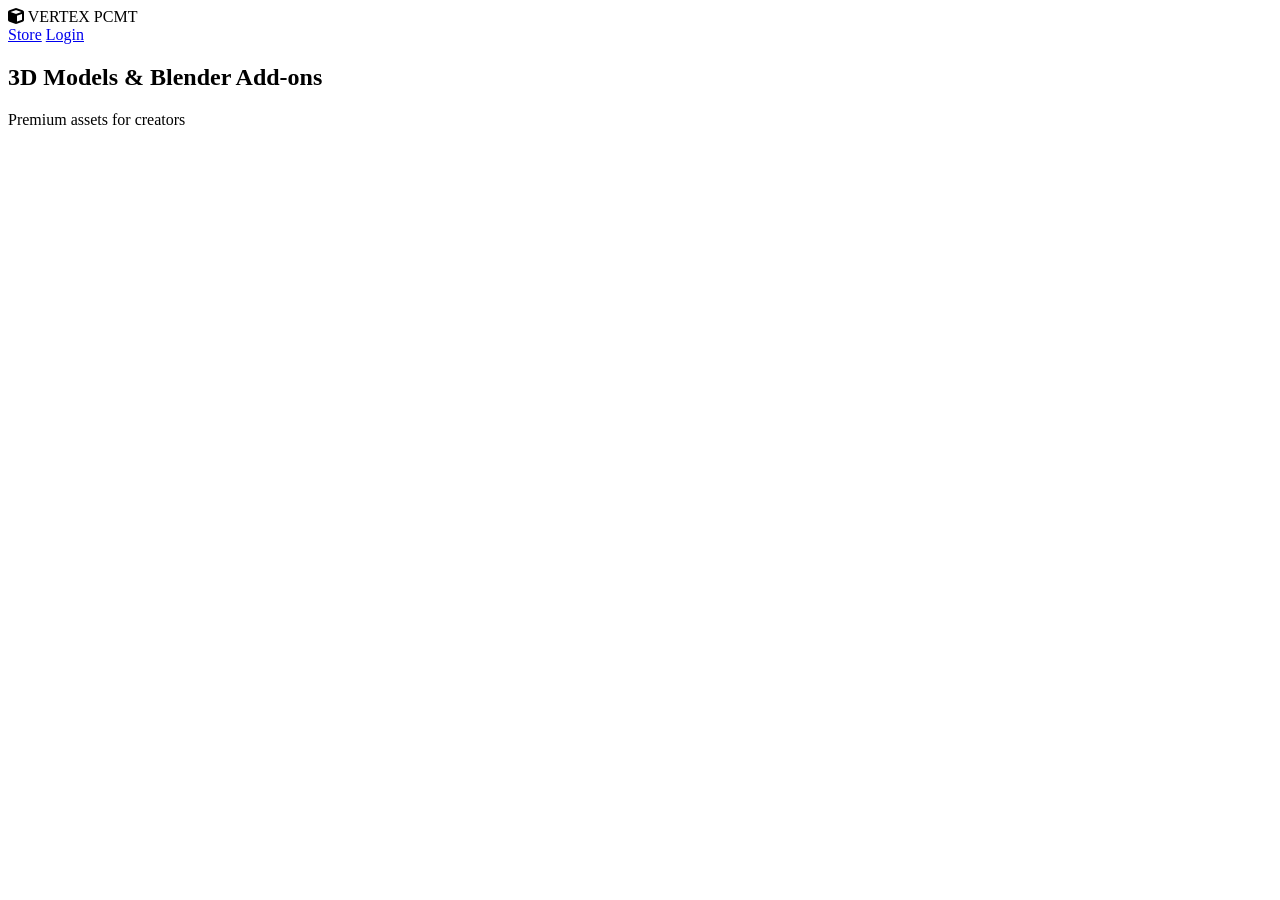
==== commit 5a3b6948: "Update index.html" ====
--- a/index.html
+++ b/index.html
@@ -1,216 +1,30 @@
 <!DOCTYPE html>
 <html lang="en">
 <head>
-    <meta charset="UTF-8">
-    <meta name="viewport" content="width=device-width, initial-scale=1.0">
-    <title>Vertex PCMT | 3D Models & Blender Add-ons Store</title>
-    <link rel="stylesheet" href="https://cdnjs.cloudflare.com/ajax/libs/font-awesome/6.4.0/css/all.min.css">
-    <style>
-        *{margin:0;padding:0;box-sizing:border-box;}
-        :root{--primary:#00d4ff;--secondary:#ff6b6b;--dark:#1a1a2e;--light:#16213e;}
-        body{font-family:'Segoe UI',system-ui,sans-serif;background:linear-gradient(135deg,#0c0c1a 0%,#1a1a2e 100%);color:#fff;overflow-x:hidden;}
-        
-        /* Navigation */
-        <!-- Navigation - RIGHT SIDE BUTTONS -->
-<nav>
-    <div class="nav-container">
-        <div class="logo">
-            <i class="fas fa-cube"></i> VERTEX PCMT
-        </div>
-        <div style="display:flex;align-items:center;gap:1.5rem;">
-            <a href="#store" style="color:#fff;text-decoration:none;font-weight:500;transition:all 0.3s;">Store</a>
-            <a href="https://www.youtube.com/@Vertex_PCMT" target="_blank" style="color:#fff;text-decoration:none;font-weight:500;transition:all 0.3s;">
-                <i class="fab fa-youtube"></i> YouTube
-            </a>
-            <a href="login.html" class="login-btn" style="
-                background:linear-gradient(45deg,#00d4ff,#00aaff); 
-                color:#fff; 
-                padding:10px 22px; 
-                border-radius:20px; 
-                font-weight:600; 
-                text-decoration:none; 
-                font-size:0.9rem;
-                transition:all 0.3s;
-            ">🔐 Log in</a>
-            <a href="register.html" class="register-btn" style="
-                background:linear-gradient(45deg,#ff6b6b,#ff5252); 
-                color:#fff; 
-                padding:10px 22px; 
-                border-radius:20px; 
-                font-weight:600; 
-                text-decoration:none; 
-                font-size:0.9rem;
-                transition:all 0.3s;
-            ">📝 Sign Up</a>
-        </div>
-    </div>
-</nav>
-        .hero{min-height:100vh;display:flex;align-items:center;justify-content:center;text-align:center;padding:0 2rem;background:radial-gradient(circle at 30% 20%,rgba(0,212,255,0.4),transparent 50%),radial-gradient(circle at 80% 80%,rgba(255,107,107,0.3),transparent 50%),linear-gradient(135deg,#0c0c1a 0%,#1a1a2e 100%);}
-        .hero h1{font-size:clamp(3.5rem,8vw,7rem);font-weight:900;margin-bottom:1.5rem;background:linear-gradient(45deg,var(--primary),#fff,#ff6b6b);-webkit-background-clip:text;-webkit-text-fill-color:transparent;}
-        .hero p{font-size:1.4rem;margin-bottom:3rem;opacity:0.95;max-width:600px;}
-        
-        /* Store */
-        .store{padding:120px 0 80px;background:linear-gradient(180deg,rgba(0,212,255,0.05) 0%,transparent 100%);}
-        .container{max-width:1400px;margin:0 auto;padding:0 2rem;}
-        .section-title{font-size:clamp(2.5rem,6vw,4.5rem);text-align:center;margin-bottom:4rem;font-weight:800;background:linear-gradient(45deg,var(--primary),#fff);-webkit-background-clip:text;-webkit-text-fill-color:transparent;}
-        
-        /* Products Grid */
-        .products-grid{display:grid;grid-template-columns:repeat(auto-fit,minmax(380px,1fr));gap:2.5rem;}
-        .product-card{background:linear-gradient(145deg,rgba(255,255,255,0.08),rgba(255,255,255,0.03));backdrop-filter:blur(25px);border-radius:25px;padding:2.5rem;border:1px solid rgba(255,255,255,0.1);transition:all 0.5s;position:relative;overflow:hidden;}
-        .product-card::before{content:'';position:absolute;top:0;left:-100%;width:100%;height:2px;background:linear-gradient(90deg,transparent,var(--primary),transparent);transition:left 0.6s;}
-        .product-card:hover{transform:translateY(-20px) scale(1.03);border-color:var(--primary);box-shadow:0 40px 80px rgba(0,212,255,0.3);}
-        .product-card:hover::before{left:100%;}
-        .product-image{height:220px;background:linear-gradient(45deg,var(--primary),var(--secondary));border-radius:20px;margin-bottom:2rem;display:flex;align-items:center;justify-content:center;font-size:4rem;color:rgba(255,255,255,0.3);transition:all 0.4s;}
-        .product-card:hover .product-image{transform:scale(1.1) rotate(5deg);}
-        .product-card h3{font-size:1.8rem;margin-bottom:1rem;font-weight:700;}
-        .product-card .price{font-size:2rem;font-weight:900;color:var(--primary);margin-bottom:1.5rem;}
-        .product-card .original-price{text-decoration:line-through;color:#888;font-size:1.1rem;margin-left:0.5rem;}
-        .gumroad-btn{display:block;width:100%;padding:18px;background:linear-gradient(45deg,#ff6b6b,#ff5252);color:#fff;text-decoration:none;text-align:center;font-size:1.2rem;font-weight:700;border-radius:15px;transition:all 0.4s;text-transform:uppercase;letter-spacing:1px;position:relative;overflow:hidden;}
-        .gumroad-btn:hover{background:linear-gradient(45deg,#ff5252,#ff6b6b);transform:translateY(-3px);box-shadow:0 15px 35px rgba(255,107,107,0.5);}
-        .product-features{list-style:none;margin:1.5rem 0;font-size:0.95rem;}
-        .product-features li{padding:0.5rem 0;display:flex;align-items:center;gap:0.5rem;opacity:0.9;}
-        .product-features li i{color:var(--primary);}
-        
-        /* Stats */
-        .stats{display:grid;grid-template-columns:repeat(auto-fit,minmax(200px,1fr));gap:2rem;margin:5rem 0;text-align:center;}
-        .stat-card{padding:2rem;background:rgba(255,255,255,0.05);border-radius:20px;border:1px solid rgba(255,255,255,0.1);}
-        .stat-number{font-size:3rem;font-weight:900;background:linear-gradient(45deg,var(--primary),#fff);-webkit-background-clip:text;-webkit-text-fill-color:transparent;display:block;}
-        
-        /* Footer */
-        footer{background:linear-gradient(180deg,#0c0c1a 0%,#1a1a2e 100%);padding:4rem 0 2rem;text-align:center;border-top:1px solid rgba(255,255,255,0.1);}
-        .social-links{display:flex;justify-content:center;gap:2rem;margin-bottom:2rem;flex-wrap:wrap;}
-        .social-links a{width:60px;height:60px;background:linear-gradient(45deg,rgba(255,255,255,0.1),rgba(255,255,255,0.05));border-radius:50%;display:flex;align-items:center;justify-content:center;font-size:1.6rem;transition:all 0.4s;}
-        .social-links a:hover{background:var(--primary);transform:translateY(-8px) scale(1.15);box-shadow:0 15px 30px rgba(0,212,255,0.4);}
-        
-        @media(max-width:768px){.products-grid{grid-template-columns:1fr;gap:2rem;}.hero p{font-size:1.1rem;}}
-    </style>
+  <meta charset="UTF-8">
+  <meta name="viewport" content="width=device-width, initial-scale=1.0">
+  <title>Vertex PCMT</title>
+
+  <link rel="stylesheet" href="css/style.css">
+  <link rel="stylesheet" href="https://cdnjs.cloudflare.com/ajax/libs/font-awesome/6.4.0/css/all.min.css">
 </head>
 <body>
-    <!-- Navigation -->
-   <!-- Navigation -->
-<nav>
-    <div class="nav-container">
-        <div class="logo">
-            <i class="fas fa-cube"></i> VERTEX PCMT
-        </div>
-        <div style="display:flex;align-items:center;gap:2rem;">
-            <a href="#store" style="color:#fff;text-decoration:none;font-weight:500;transition:all 0.3s;">Store</a>
-            <a href="https://www.youtube.com/@Vertex_PCMT" target="_blank" style="color:#fff;text-decoration:none;font-weight:500;transition:all 0.3s;">
-                <i class="fab fa-youtube"></i> YouTube
-            </a>
-            <a href="login.html" class="login-btn" style="
-                background:linear-gradient(45deg,#00d4ff,#00aaff); 
-                color:#fff; 
-                padding:12px 28px; 
-                border-radius:25px; 
-                font-weight:700; 
-                text-decoration:none; 
-                transition:all 0.3s; 
-                box-shadow:0 5px 15px rgba(0,212,255,0.3);
-                text-transform:uppercase;
-                letter-spacing:0.5px;
-                font-size:0.95rem;
-            ">
-                🔐 Log in
-            </a>
-        </div>
+
+<nav class="navbar">
+  <div class="nav-container">
+    <div class="logo"><i class="fas fa-cube"></i> VERTEX PCMT</div>
+    <div class="nav-links">
+      <a href="#store">Store</a>
+      <a href="login.html" class="btn btn-primary">Login</a>
     </div>
+  </div>
 </nav>
 
-    <!-- Hero -->
-  <section class="hero">
-    <div style="max-width:900px;">
-        <h1>3D Models & Blender Add-ons</h1>
-        <p style="font-size:1.4rem;margin:0 auto 3rem auto;opacity:0.95;max-width:700px;text-align:center;line-height:1.7;padding:0 1rem;">
-            Premium 3D assets and powerful Blender tools. 
-            <br><strong style="color:var(--primary);">Game-ready, production quality, instant download.</strong>
-        </p>
-        <div style="display:flex;gap:1.5rem;justify-content:center;flex-wrap:wrap;margin-top:2rem;">
-            <a href="#store" style="background:linear-gradient(45deg,var(--primary),#00aaff);padding:20px 50px;font-size:1.3rem;font-weight:700;border-radius:50px;color:#fff;text-decoration:none;box-shadow:0 15px 40px rgba(0,212,255,0.4);transition:all 0.3s;">🛒 Shop Now</a>
-            <a href="https://www.youtube.com/@Vertex_PCMT" target="_blank" style="background:linear-gradient(45deg,#FF0000,#CC0000);padding:20px 50px;font-size:1.3rem;font-weight:700;border-radius:50px;color:#fff;text-decoration:none;box-shadow:0 15px 40px rgba(255,0,0,0.4);transition:all 0.3s;">📺 YouTube</a>
-        </div>
-    </div>
+<section class="hero">
+  <h1>3D Models & Blender Add-ons</h1>
+  <p>Premium assets for creators</p>
 </section>
 
-    <!-- Gumroad Store -->
-    <section id="store" class="store">
-        <div class="container">
-            <!-- Stats -->
-            <div class="stats">
-                <div class="stat-card">
-                    <span class="stat-number">500+</span>
-                    <p>Models Downloaded</p>
-                </div>
-                <div class="stat-card">
-                    <span class="stat-number">50+</span>
-                    <p>Happy Customers</p>
-                </div>
-                <div class="stat-card">
-                    <span class="stat-number">⭐ 4.9</span>
-                    <p>Average Rating</p>
-                </div>
-            </div>
-
-            <h2 class="section-title">Featured Products</h2>
-            <div class="products-grid">
-                
-                <!-- REPLACE these with YOUR Gumroad links! -->
-                <div class="product-card">
-                    <div class="product-image">🚀</div>
-                    <h3>Stylized Indian Aunty 3D Character</h3>
-                    <div class="price">1$<span class="original-price">$15</span></div>
-                    <ul class="product-features">
-                        <li><i class="fas fa-check"></i> Blender + FBX + OBJ</li>
-                        <li><i class="fas fa-check"></i> 4K PBR Textures</li>
-                        <li><i class="fas fa-check"></i> Game Ready</li>
-                    </ul>
-                    <a href="https://340086410984.gumroad.com/l/njkcy" class="gumroad-btn" target="_blank">
-                        <i class="fas fa-shopping-cart"></i> Buy Now - $1
-                    </a>
-                </div>
-
-                <div class="product-card">
-                    <div class="product-image">🤖</div>
-                    <h3>Mechanical Robot</h3>
-                    <div class="price">$7</div>
-                    <ul class="product-features">
-                        <li><i class="fas fa-check"></i> Rigged & Animated</li>
-                        <li><i class="fas fa-check"></i> Unity/Unreal Ready</li>
-                        <li><i class="fas fa-check"></i> 8 Animations</li>
-                    </ul>
-                    <a href="https://340086410984.gumroad.com/l/njkcy?_gl=1*135xdm3*_ga*Mjg3MDYyMjA1LjE3NzUyMDgwNjk.*_ga_6LJN6D94N6*czE3NzU3MTc1NjMkbzUkZzEkdDE3NzU3MTc4NDEkajI5JGwwJGgw" class="gumroad-btn" target="_blank">
-                        <i class="fas fa-shopping-cart"></i> Buy Now - $7
-                    </a>
-                </div>
-
-                <div class="product-card">
-                    <div class="product-image">🛠️</div>
-                    <h3>Auto UV Pro Add-on</h3>
-                    <div class="price">$12<span class="original-price">$20</span></div>
-                    <ul class="product-features">
-                        <li><i class="fas fa-check"></i> One-click UV Unwrap</li>
-                        <li><i class="fas fa-check"></i> Blender 4.0+</li>
-                        <li><i class="fas fa-check"></i> Stackable modifiers</li>
-                    </ul>
-                    <a href="https://340086410984.gumroad.com/l/njkcy?_gl=1*135xdm3*_ga*Mjg3MDYyMjA1LjE3NzUyMDgwNjk.*_ga_6LJN6D94N6*czE3NzU3MTc1NjMkbzUkZzEkdDE3NzU3MTc4NDEkajI5JGwwJGgw" class="gumroad-btn" target="_blank">
-                        <i class="fas fa-shopping-cart"></i> Buy Now - $12
-                    </a>
-                </div>
-
-            </div>
-        </div>
-    </section>
-
-    <!-- Footer -->
-    <footer>
-        <div class="container">
-            <div class="social-links">
-                <a href="https://www.youtube.com/@Vertex_PCMT" target="_blank"><i class="fab fa-youtube"></i></a>
-                <a href="https://github.com/vertexpcmt" target="_blank"><i class="fab fa-github"></i></a>
-                <a href="https://vertexpcmt.gumroad.com/" target="_blank"><i class="fas fa-store"></i></a>
-            </div>
-            <p>&copy; 2024 Vertex PCMT. Professional 3D assets & Blender tools.</p>
-        </div>
-    </footer>
+<script src="js/ui.js"></script>
 </body>
 </html>
